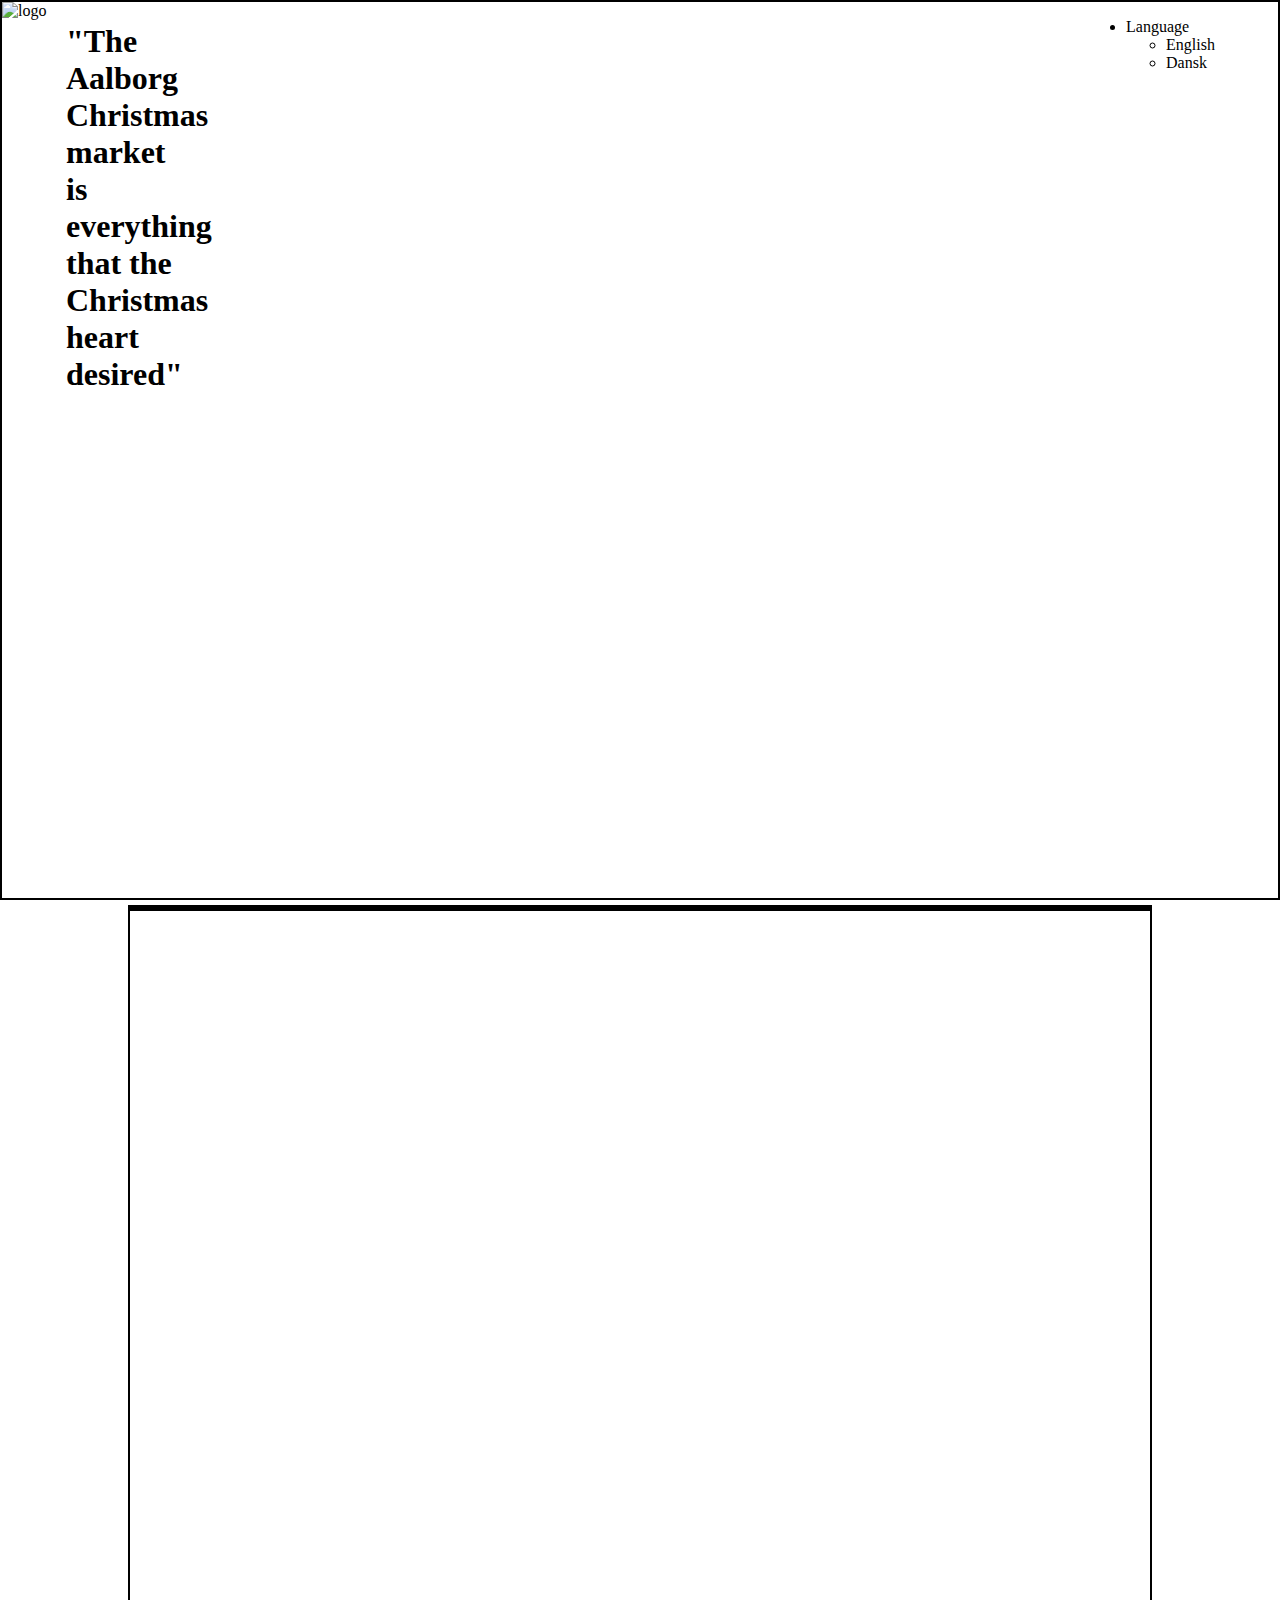
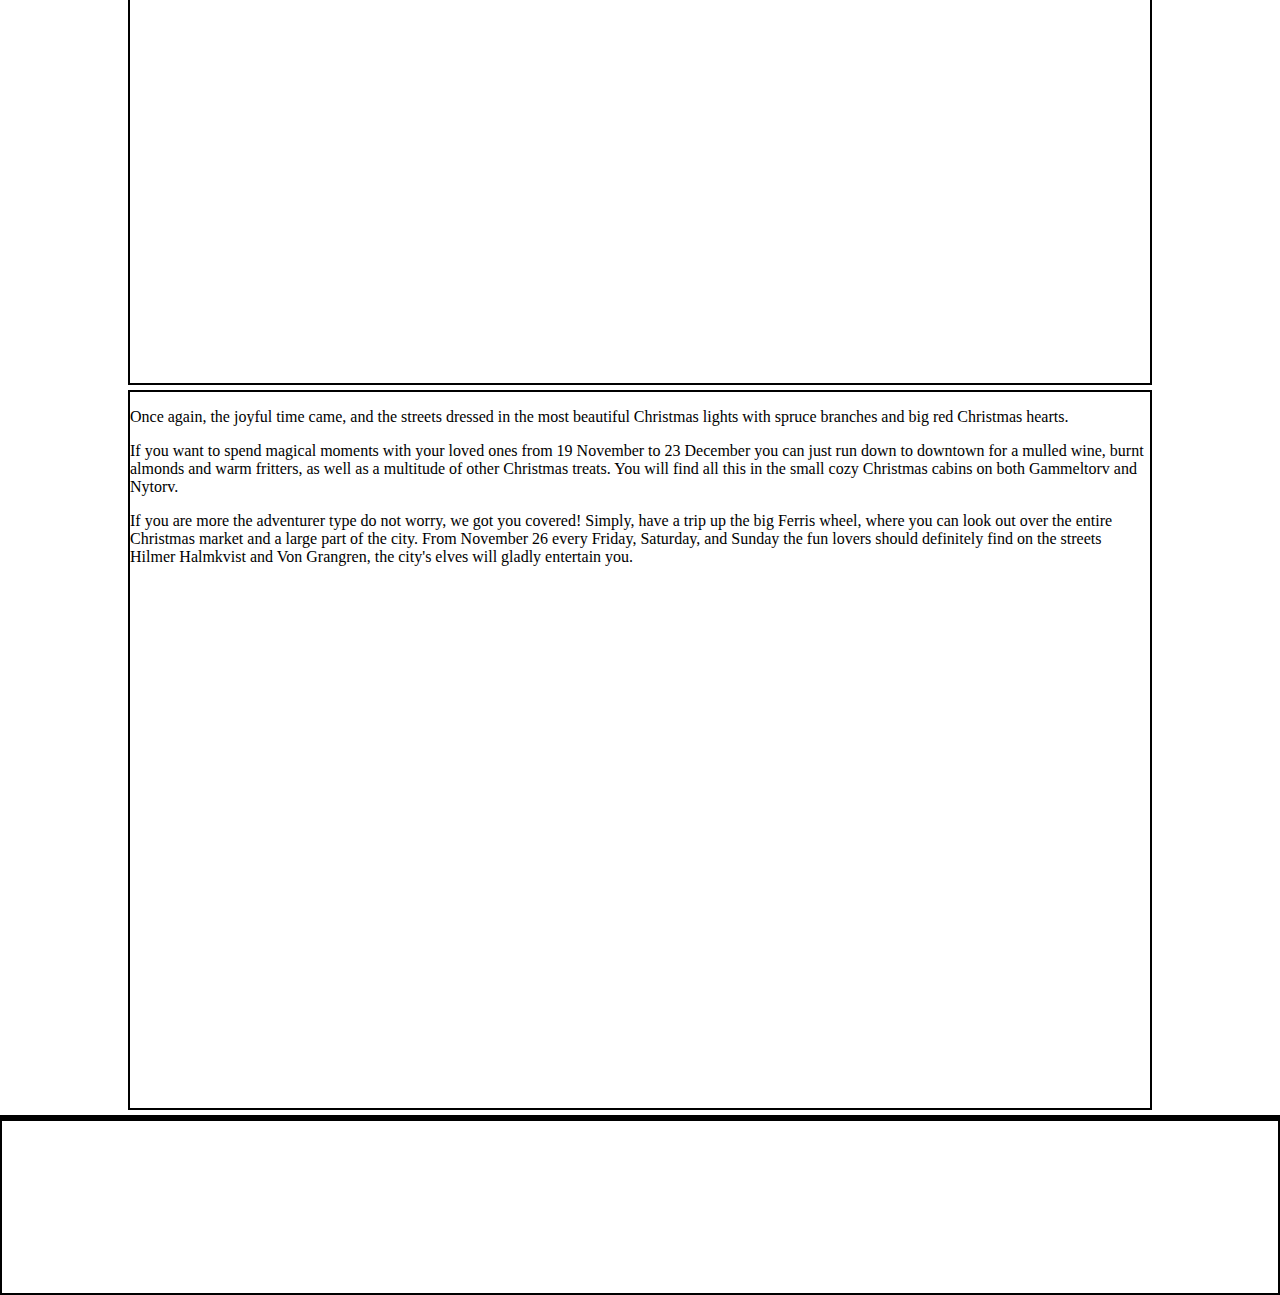
==== Aalborg Christmas Website/index.html @ 332dc225 "grid-body template" ====
<!DOCTYPE html>
<html lang="en">

<head>
    <meta charset="UTF-8">
    <meta http-equiv="X-UA-Compatible" content="IE=edge">
    <meta name="viewport" content="width=device-width, initial-scale=1.0">
    <link rel="stylesheet" href="css/stylesheet.css" type="text/css">  
    <title>Aalborg Christmas Market</title>
</head>

<body>

    <!-- Navigation-->
<header>
    <img src="xlogo" alt="logo">
    <nav>
        
        <ul>
            <li>Language
                <ul>
                    <li>English</li>
                    <li>Dansk</li>
                </ul>
            </li>
        </ul>
    </nav>

    <!-- Hero Image-->
        <div class="hero-image">
            <div class="hero-text">
                <h1>"The Aalborg Christmas market is everything
                    that the Christmas heart desired"</h1>
            </div>
        </div>
    </header>
        <!-- navigation -->
        <main>
        <section class="grid">
            <div class="picture"></div>
        </section>
    </main>

        <!-- Page text-->
<section class="text">
        <p>Once again, the joyful time came, and the streets dressed in the most beautiful
            Christmas lights with spruce branches and big red Christmas hearts.</p>
        <p>If you want to spend magical moments with your loved ones from 19 November
            to 23 December you can just run down to downtown for a mulled wine, burnt
            almonds and warm fritters, as well as a multitude of other Christmas treats.
            You will find all this in the small cozy Christmas cabins on both Gammeltorv
            and Nytorv.</p>
        <p>If you are more the adventurer type do not worry, we got you covered! Simply,
            have a trip up the big Ferris wheel, where you can look out over the entire
            Christmas market and a large part of the city. From November 26 every Friday,
            Saturday, and Sunday the fun lovers should definitely find on the streets
            Hilmer Halmkvist and Von Grangren, the city's elves will gladly entertain you.</p>
</section>
   

    <!-- Footer -->
    <footer>
        <section class="icons">
            
        </section>
    </footer>

</body>


</html>
---- Aalborg Christmas Website/css/stylesheet.css ----
body {
    margin: 0;
    padding: 0;
    display: grid;
    grid-template-columns: 10vw 1fr 10vw;
    grid-template-rows: 100vh 120vh 80vh 20vh ;
    grid-template-areas: "header header header" 
                         ". main ."
                         ". section ."
                         "footer footer footer";
    grid-row-gap: 5px;                     
}
 header {
    grid-area: header;
    display: grid;
    grid-template-columns: 5vw 10vw 1fr 10vw 5vw;
    grid-template-rows: 1fr 1fr;
    grid-template-areas: ". logo . language ."
                         ". logo . . .";
                         
    border:rgb(0, 0, 0) solid 2px;
 }
nav {
    grid-area: language;
}

nav>img {
    grid-area: logo;
}

main{
    grid-area: main; 
    border:rgb(0, 0, 0) solid 2px;
}

section {
    grid-area: section;
    border:rgb(0, 0, 0) solid 2px;
}

footer{
    grid-area: footer;
    border:rgb(0, 0, 0) solid 2px;
}
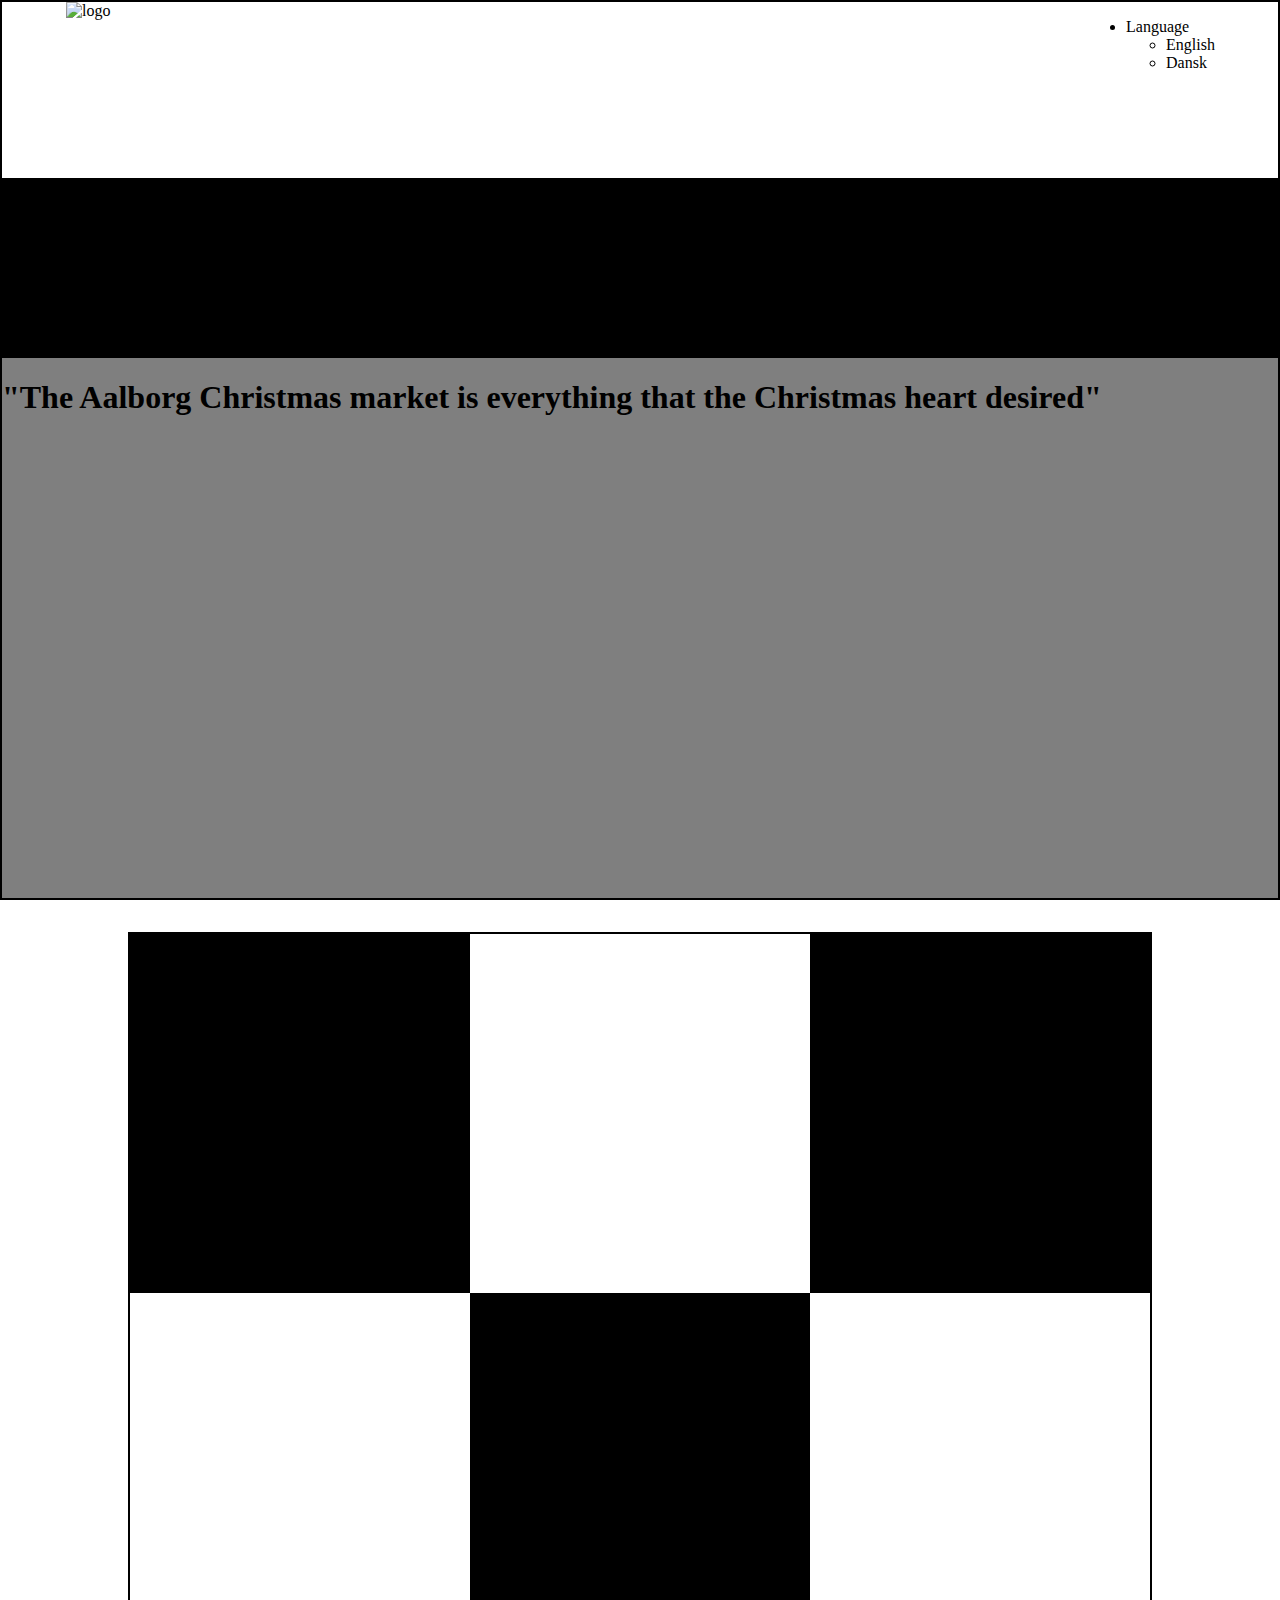
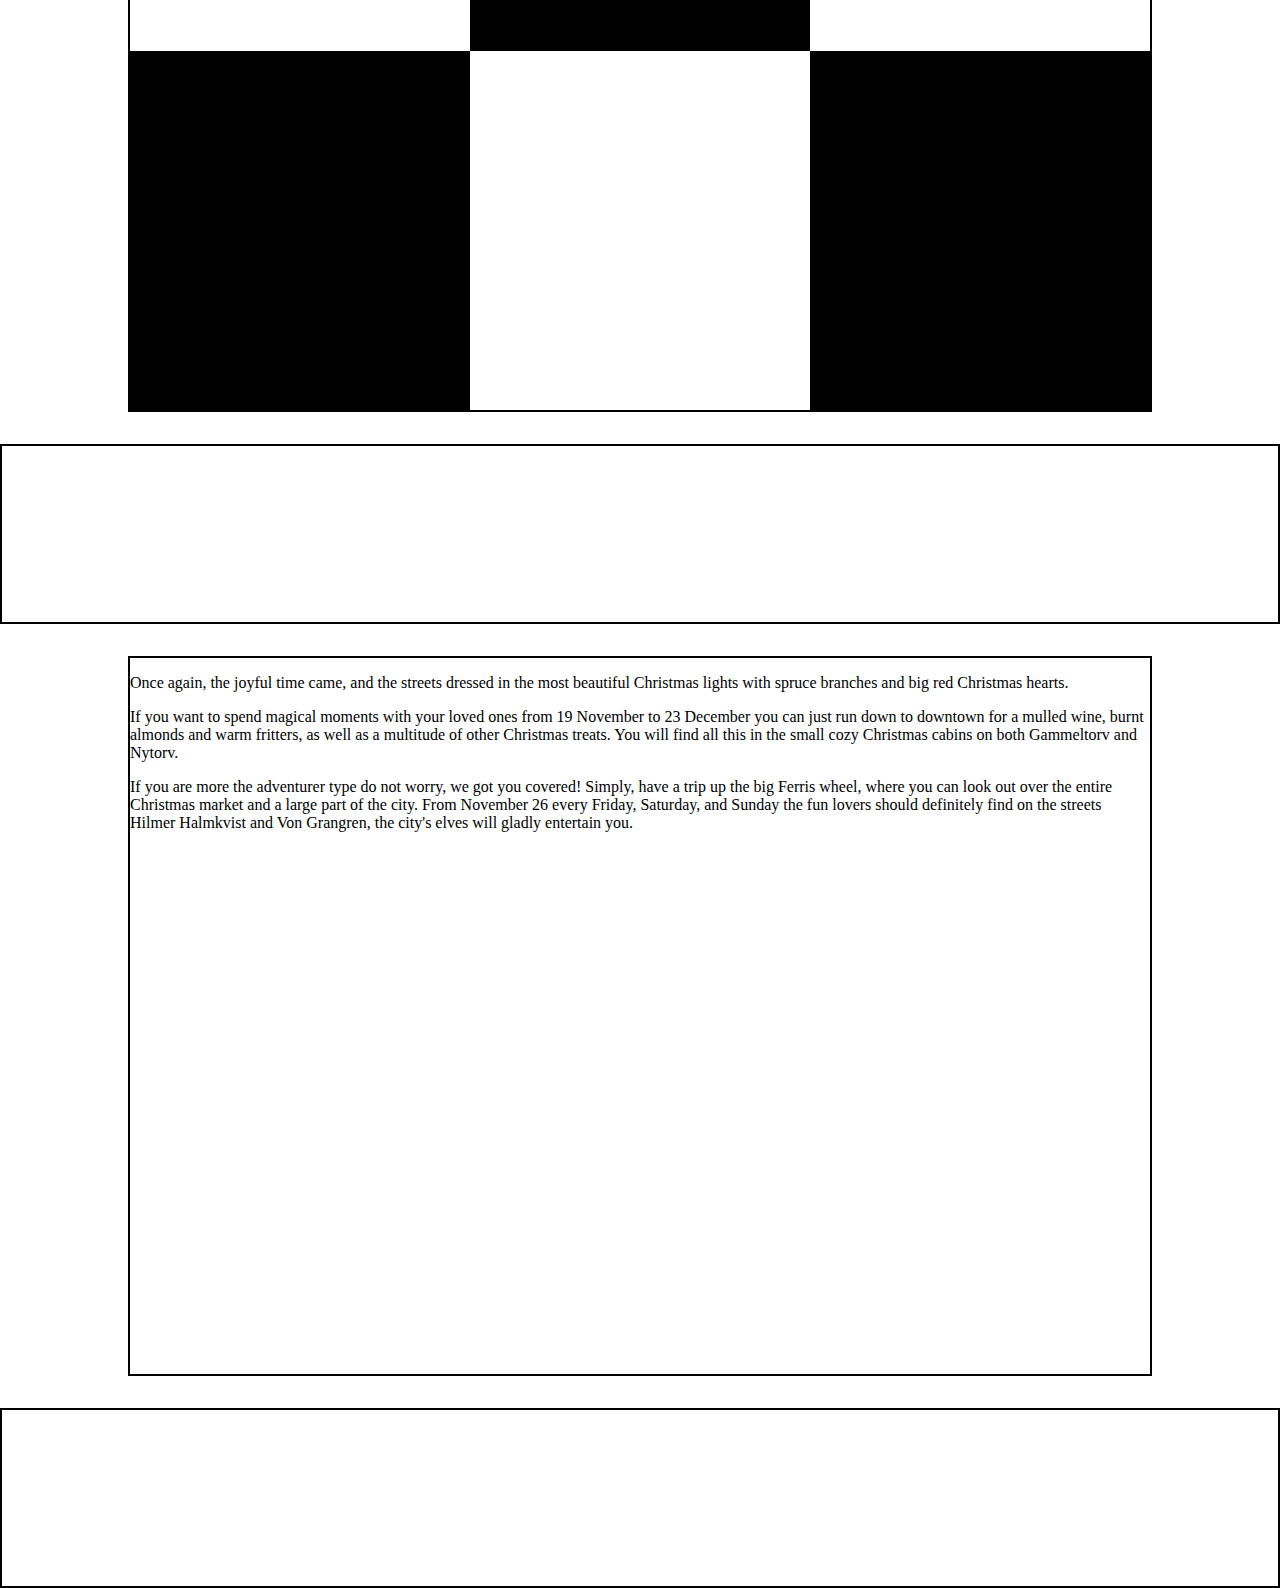
==== commit f33667fe: "grid-detail front page" ====
--- a/Aalborg Christmas Website/index.html
+++ b/Aalborg Christmas Website/index.html
@@ -5,28 +5,30 @@
     <meta charset="UTF-8">
     <meta http-equiv="X-UA-Compatible" content="IE=edge">
     <meta name="viewport" content="width=device-width, initial-scale=1.0">
-    <link rel="stylesheet" href="css/stylesheet.css" type="text/css">  
+    <link rel="stylesheet" href="css/stylesheet.css" type="text/css">
     <title>Aalborg Christmas Market</title>
 </head>
 
 <body>
 
     <!-- Navigation-->
-<header>
-    <img src="xlogo" alt="logo">
-    <nav>
-        
-        <ul>
-            <li>Language
-                <ul>
-                    <li>English</li>
-                    <li>Dansk</li>
-                </ul>
-            </li>
-        </ul>
-    </nav>
+    <header>
+        <img src="xlogo" alt="logo">
+        <nav>
 
-    <!-- Hero Image-->
+            <ul>
+                <li>Language
+                    <ul>
+                        <li>English</li>
+                        <li>Dansk</li>
+                    </ul>
+                </li>
+            </ul>
+        </nav>
+
+        <figure></figure>
+
+        <!-- Hero Image-->
         <div class="hero-image">
             <div class="hero-text">
                 <h1>"The Aalborg Christmas market is everything
@@ -34,15 +36,26 @@
             </div>
         </div>
     </header>
-        <!-- navigation -->
-        <main>
-        <section class="grid">
-            <div class="picture"></div>
-        </section>
+    <!-- navigation -->
+    <main>
+        <p class="time-text"></p>
+        <p class="cabins-text"></p>
+        <p class="events-text"></p>
+        <p class="history-text"></p>
+        <figure class="landsape-img"></figure>
+        <figure class="history-img"></figure>
+        <figure class="events-img"></figure>
+        <figure class="cabins-img"></figure>
+        <figure class="times-img"></figure>
+
     </main>
 
-        <!-- Page text-->
-<section class="text">
+    <section class="guirland section">
+        <figure></figure>
+    </section>
+
+    <!-- Page text-->
+    <section class="text">
         <p>Once again, the joyful time came, and the streets dressed in the most beautiful
             Christmas lights with spruce branches and big red Christmas hearts.</p>
         <p>If you want to spend magical moments with your loved ones from 19 November
@@ -55,13 +68,15 @@
             Christmas market and a large part of the city. From November 26 every Friday,
             Saturday, and Sunday the fun lovers should definitely find on the streets
             Hilmer Halmkvist and Von Grangren, the city's elves will gladly entertain you.</p>
-</section>
-   
+    </section>
+
 
     <!-- Footer -->
     <footer>
         <section class="icons">
-            
+            <figure class="icon-facebook"><a href=""></a></figure>
+            <figure><a href="icon-instagram"></a></figure>
+            <figure><a href="icon-web"></a></figure>
         </section>
     </footer>
 
--- a/Aalborg Christmas Website/css/stylesheet.css
+++ b/Aalborg Christmas Website/css/stylesheet.css
@@ -3,37 +3,108 @@
     padding: 0;
     display: grid;
     grid-template-columns: 10vw 1fr 10vw;
-    grid-template-rows: 100vh 120vh 80vh 20vh ;
+    grid-template-rows: 100vh 120vh 20vh 80vh 20vh ;
     grid-template-areas: "header header header" 
                          ". main ."
+                         "guir guir guir"
                          ". section ."
                          "footer footer footer";
-    grid-row-gap: 5px;                     
+    grid-row-gap: 2rem;                     
 }
+
+/*header*/ 
+
  header {
     grid-area: header;
     display: grid;
     grid-template-columns: 5vw 10vw 1fr 10vw 5vw;
-    grid-template-rows: 1fr 1fr;
+    grid-template-rows: 1fr 1fr 20vh 60vh;
     grid-template-areas: ". logo . language ."
-                         ". logo . . .";
+                         ". logo . . ."
+                         "guirland guirland guirland guirland guirland"
+                         "hero-img hero-img hero-img hero-img hero-img";
                          
     border:rgb(0, 0, 0) solid 2px;
  }
-nav {
+header>nav {
     grid-area: language;
 }
 
-nav>img {
+header>img {
     grid-area: logo;
+}
+
+header>figure {
+    grid-area: guirland; 
+}
+
+.hero-image {
+    grid-area: hero-img;
+    background-color: rgba(0, 0, 0, .5);
+}
+
+header>figure{
+    background-color: black;
+    margin: 0;
+}
+
+/*main*/
+
+main>figure {
+    background-color: black;
+    margin: 0;
 }
 
 main{
     grid-area: main; 
     border:rgb(0, 0, 0) solid 2px;
+    display: grid;
+    grid-template-columns: 1fr 1fr 1fr;
+    grid-template-rows: 1fr 1fr 1fr ;
+    grid-template-areas: "time-img time-text landscape-img" 
+                         "cabins-text cabins-img history-text"
+                         "events-img events-text history-img";
+    grid-row-gap: 0; 
 }
 
-section {
+.time-img {
+    grid-area: time-img;
+}
+.time-text {
+    grid-area: time-text;
+}
+.landscape-img {
+    grid-area: landcape-img;
+}
+.cabins-text {
+    grid-area: cabins-text;
+}
+.cabins-img {
+    grid-area: cabins-img;
+}
+.history-text{
+    grid-area: history-text;
+}
+.events-img {
+    grid-area: events-img;
+}
+.events-text {
+    grid-area: events-text;
+}
+.history-img{
+    grid-area: history-img;
+}
+
+/*section* guirland*/
+
+.guirland.section {
+    grid-area: guir;
+    border:rgb(0, 0, 0) solid 2px;
+}
+
+/*section*/
+
+.text {
     grid-area: section;
     border:rgb(0, 0, 0) solid 2px;
 }
@@ -41,4 +112,26 @@
 footer{
     grid-area: footer;
     border:rgb(0, 0, 0) solid 2px;
+
+    
+    display: grid;
+    grid-template-columns: 1fr 10vw 10vw 10vw 1fr;
+    grid-template-rows: 1fr  ;
+    grid-template-areas: ". icon-facebook icon-instagram icon-web .";
+    grid-row-gap: 0; 
+}
+
+
+.icon-facebook {
+    grid-area: icon-facebook ;
+}
+.icon-instagram {
+    grid-area:icon-instagram  ;
+}
+.icon-web{
+    grid-area: icon-web;
+}
+
+footer>section>figure>a{
+    background-color: black;
 }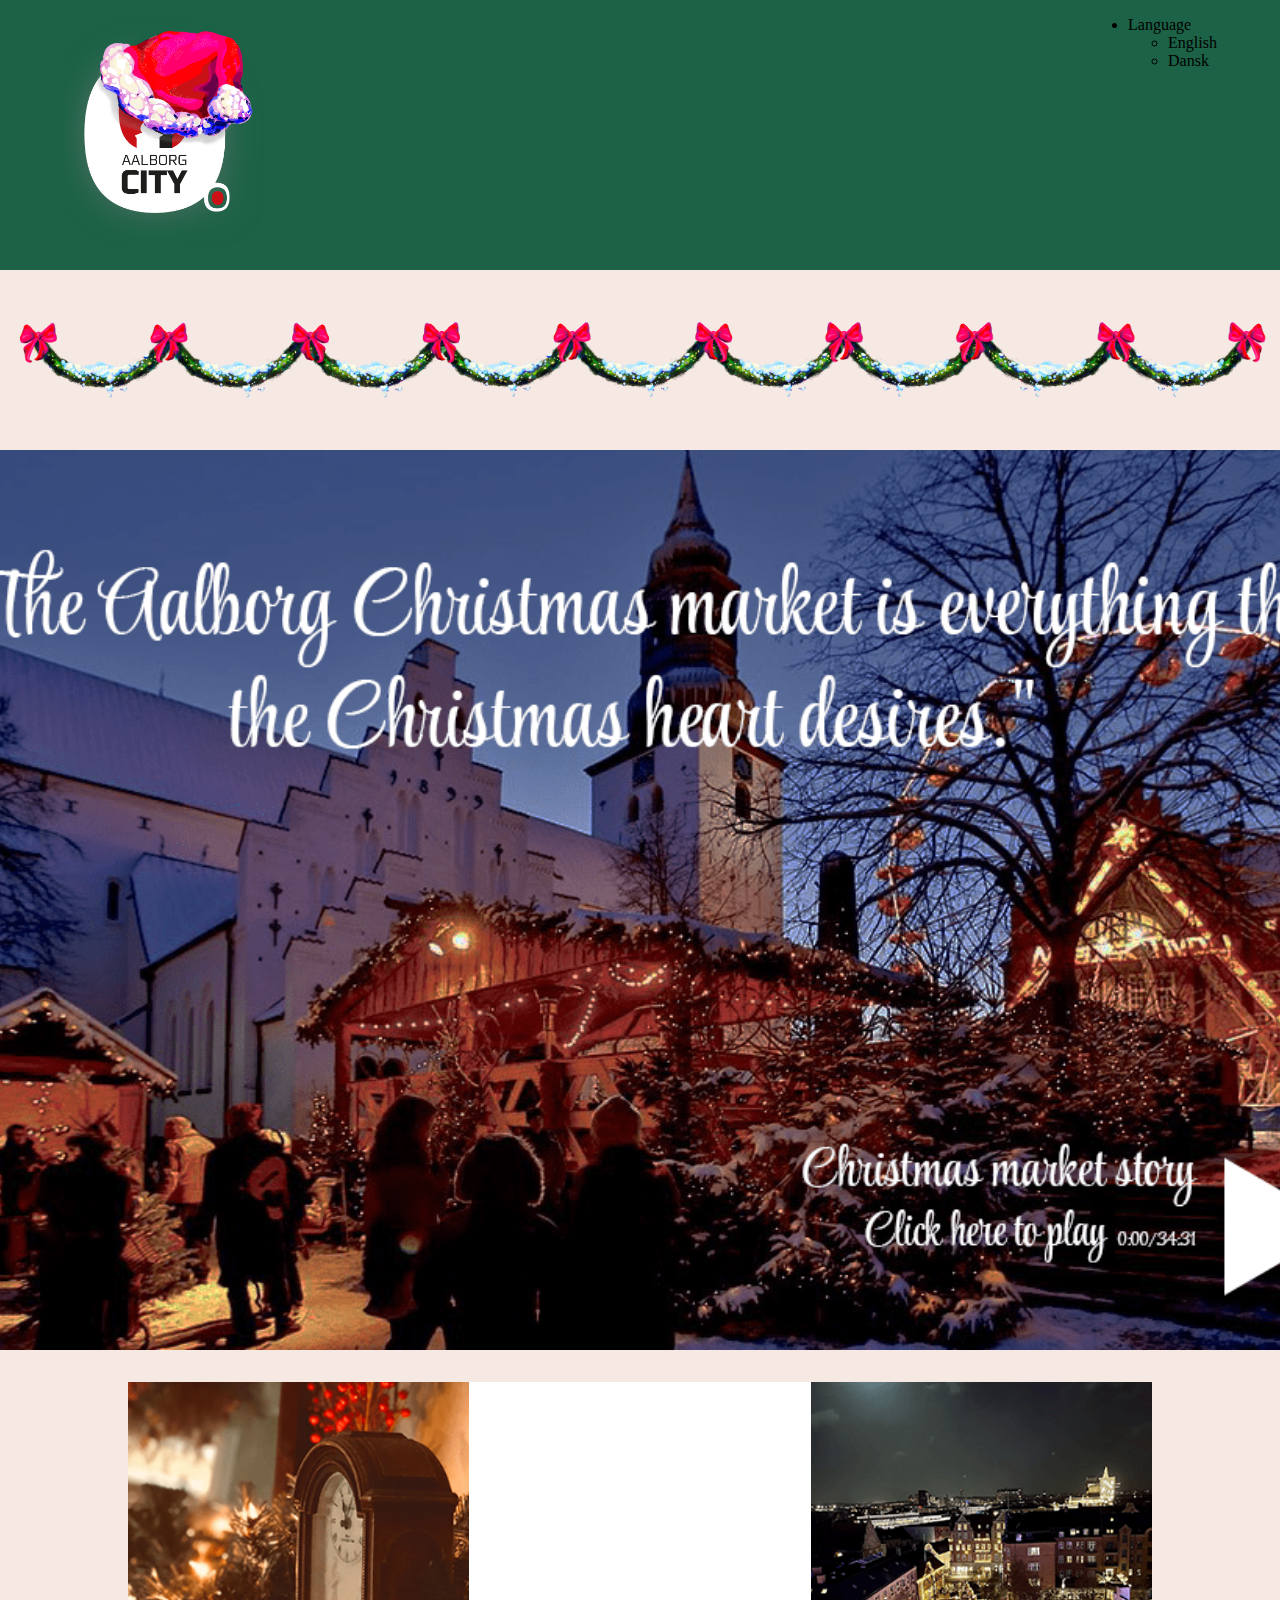
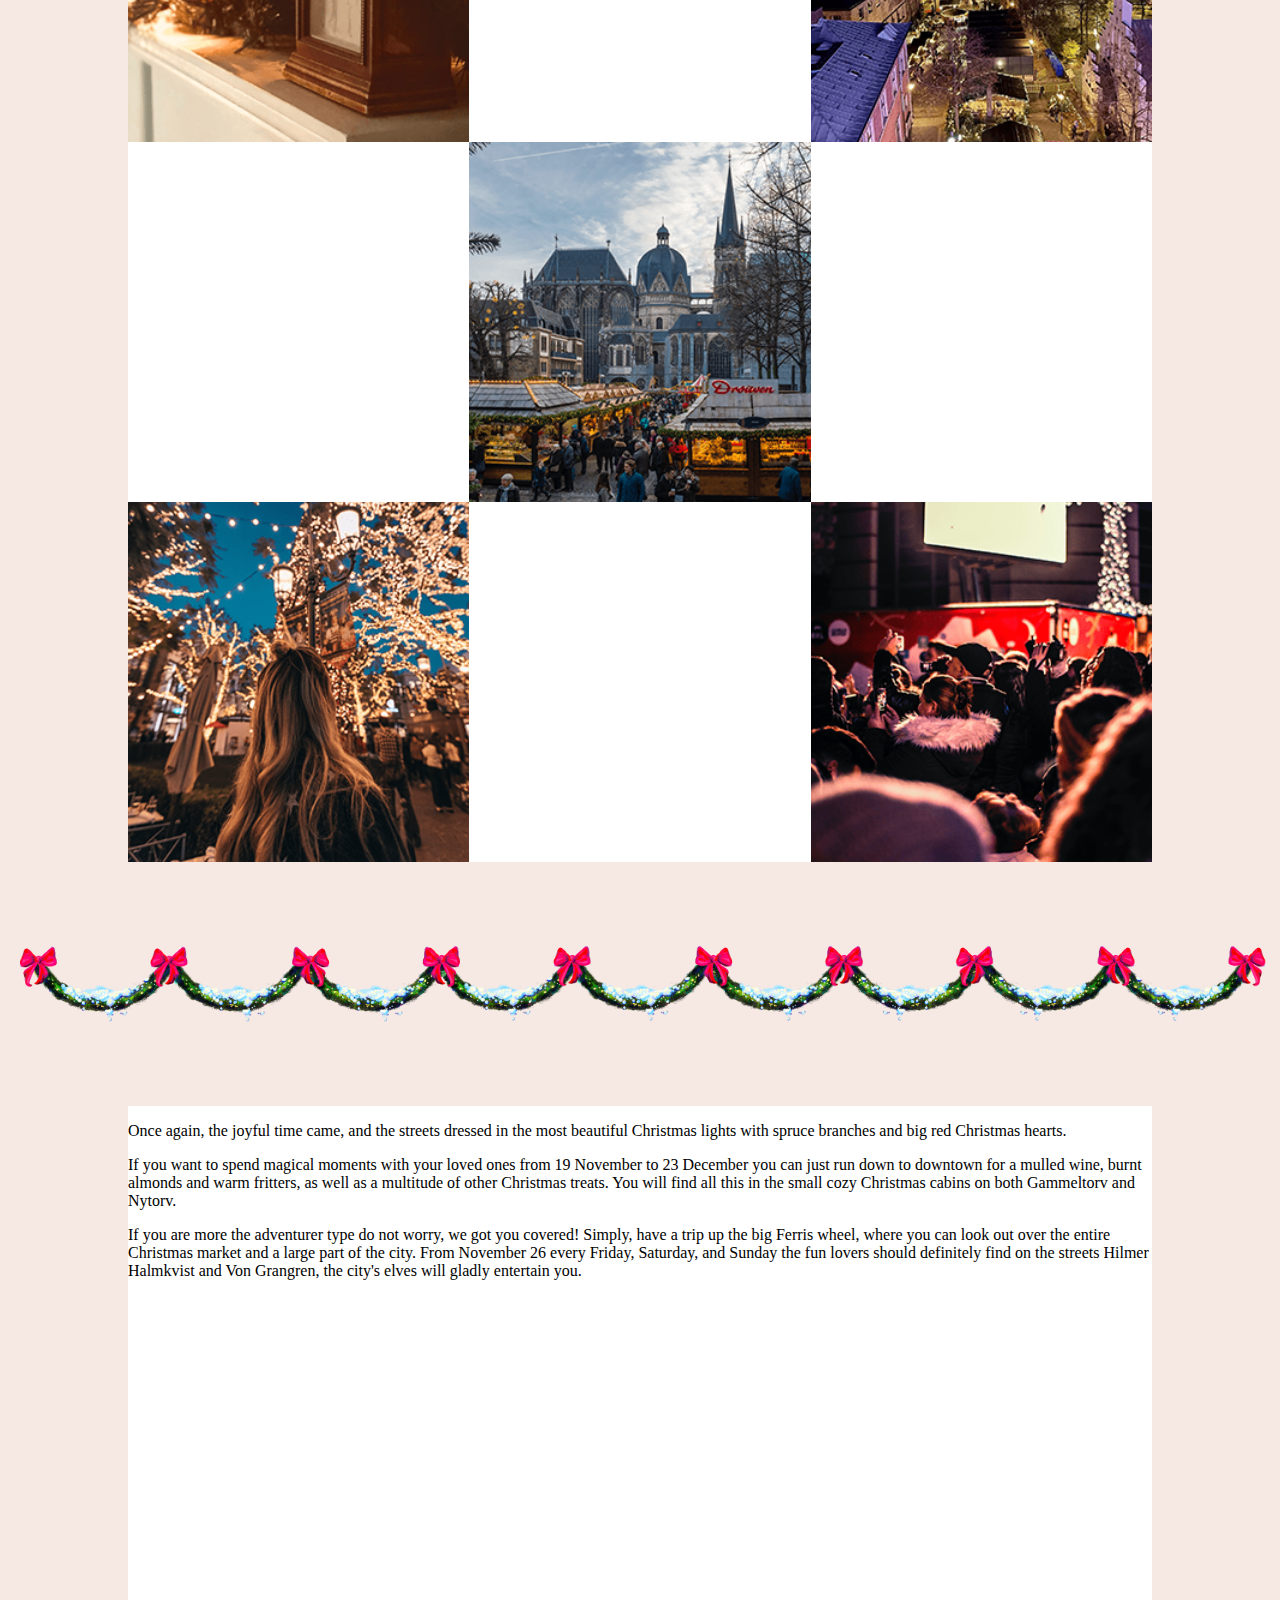
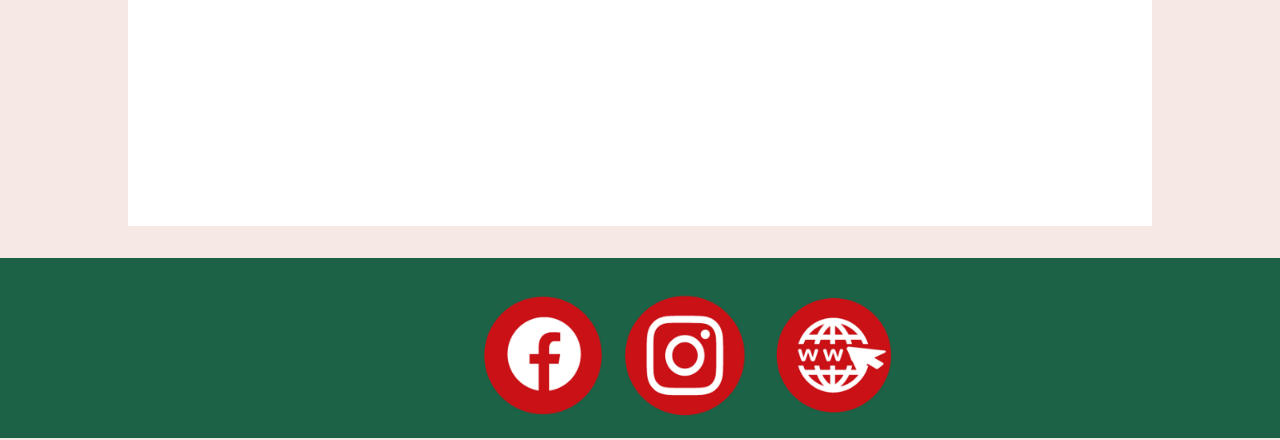
==== commit 28869969: "styling on the front page - no text" ====
--- a/Aalborg Christmas Website/index.html
+++ b/Aalborg Christmas Website/index.html
@@ -13,7 +13,10 @@
 
     <!-- Navigation-->
     <header>
-        <img src="xlogo" alt="logo">
+        <div class="logo-box">
+            <img class="logo" src="icons/AalborgCityLogosantahat.png" alt="logo">
+        </div>
+        
         <nav>
 
             <ul>
@@ -26,13 +29,13 @@
             </ul>
         </nav>
 
-        <figure></figure>
+        <figure class="guirland "></figure>
 
         <!-- Hero Image-->
         <div class="hero-image">
+            
             <div class="hero-text">
-                <h1>"The Aalborg Christmas market is everything
-                    that the Christmas heart desired"</h1>
+                <h1></h1>
             </div>
         </div>
     </header>
@@ -42,11 +45,11 @@
         <p class="cabins-text"></p>
         <p class="events-text"></p>
         <p class="history-text"></p>
-        <figure class="landsape-img"></figure>
+        <figure class="landscape-img"></figure>
         <figure class="history-img"></figure>
         <figure class="events-img"></figure>
         <figure class="cabins-img"></figure>
-        <figure class="times-img"></figure>
+        <figure class="time-img"></figure>
 
     </main>
 
@@ -74,9 +77,9 @@
     <!-- Footer -->
     <footer>
         <section class="icons">
-            <figure class="icon-facebook"><a href=""></a></figure>
-            <figure><a href="icon-instagram"></a></figure>
-            <figure><a href="icon-web"></a></figure>
+            <figure class="icon-facebook"><a href="" ></a></figure>
+            <figure class="icon-instagram"><a href="" ></a></figure>
+            <figure class="icon-web"><a href="" ></a></figure>
         </section>
     </footer>
 
--- a/Aalborg Christmas Website/css/stylesheet.css
+++ b/Aalborg Christmas Website/css/stylesheet.css
@@ -3,13 +3,14 @@
     padding: 0;
     display: grid;
     grid-template-columns: 10vw 1fr 10vw;
-    grid-template-rows: 100vh 120vh 20vh 80vh 20vh ;
+    grid-template-rows: 150vh 120vh 20vh 80vh 20vh ;
     grid-template-areas: "header header header" 
                          ". main ."
                          "guir guir guir"
                          ". section ."
                          "footer footer footer";
-    grid-row-gap: 2rem;                     
+    grid-row-gap: 2rem;      
+    background-color: #f6e9e3 ;               
 }
 
 /*header*/ 
@@ -18,34 +19,54 @@
     grid-area: header;
     display: grid;
     grid-template-columns: 5vw 10vw 1fr 10vw 5vw;
-    grid-template-rows: 1fr 1fr 20vh 60vh;
+    grid-template-rows: 1fr 1fr 20vh 100vh;
     grid-template-areas: ". logo . language ."
                          ". logo . . ."
                          "guirland guirland guirland guirland guirland"
                          "hero-img hero-img hero-img hero-img hero-img";
                          
-    border:rgb(0, 0, 0) solid 2px;
+
+    background-color: #1b6246;
  }
 header>nav {
     grid-area: language;
 }
 
-header>img {
+.logo-box {
     grid-area: logo;
 }
+.logo {
+    width: 200px;
+    height: 250px;
+    justify-self: center;
+}
+
+
 
 header>figure {
     grid-area: guirland; 
+    background-color: #f6e9e3 ;
+    margin: 0;
+    align-self: top;
 }
 
 .hero-image {
     grid-area: hero-img;
-    background-color: rgba(0, 0, 0, .5);
+    background-image: url(../img/Maincomp.png);
+    background-repeat: repeat-y;
+    background-size: cover;
+    background-position: center;
 }
 
 header>figure{
-    background-color: black;
-    margin: 0;
+}
+
+.guirland {
+    background-image: url(../icons/guirlandsnowylong.png);
+    background-repeat: no-repeat;
+    background-size: contain;
+    background-position: center;
+    
 }
 
 /*main*/
@@ -57,7 +78,6 @@
 
 main{
     grid-area: main; 
-    border:rgb(0, 0, 0) solid 2px;
     display: grid;
     grid-template-columns: 1fr 1fr 1fr;
     grid-template-rows: 1fr 1fr 1fr ;
@@ -65,73 +85,116 @@
                          "cabins-text cabins-img history-text"
                          "events-img events-text history-img";
     grid-row-gap: 0; 
+    background-color: #ffffff;
 }
 
 .time-img {
     grid-area: time-img;
+    background-image: url(../img/nav1.png);
+    background-repeat: no-repeat;
+    background-size: cover;
+    background-position: center;
 }
 .time-text {
     grid-area: time-text;
 }
 .landscape-img {
-    grid-area: landcape-img;
-}
+    grid-area: landscape-img;
+    background-image: url(../img/nav2.png);
+    background-repeat: no-repeat;
+    background-size: cover;
+    background-position: center;
+}
+
 .cabins-text {
     grid-area: cabins-text;
 }
 .cabins-img {
     grid-area: cabins-img;
+    background-image: url(../img/nav3.png);
+    background-repeat: no-repeat;
+    background-size: cover;
+    background-position: center;
+
 }
 .history-text{
     grid-area: history-text;
 }
 .events-img {
     grid-area: events-img;
+    background-image: url(../img/nav4.png);
+    background-repeat: no-repeat;
+    background-size: cover;
+    background-position: center;
 }
 .events-text {
     grid-area: events-text;
 }
 .history-img{
     grid-area: history-img;
+    background-image: url(../img/nav5.png);
+    background-repeat: no-repeat;
+    background-size: cover;
+    background-position: center;
+
+}
+
+main>p {
+   
 }
 
 /*section* guirland*/
 
 .guirland.section {
     grid-area: guir;
-    border:rgb(0, 0, 0) solid 2px;
 }
 
 /*section*/
 
 .text {
     grid-area: section;
-    border:rgb(0, 0, 0) solid 2px;
+    background-color: #ffffff;
 }
 
 footer{
     grid-area: footer;
-    border:rgb(0, 0, 0) solid 2px;
-
+    background-color: #1b6246;
     
+}
+
+.icons {
     display: grid;
     grid-template-columns: 1fr 10vw 10vw 10vw 1fr;
-    grid-template-rows: 1fr  ;
-    grid-template-areas: ". icon-facebook icon-instagram icon-web .";
-    grid-row-gap: 0; 
-}
-
+    grid-template-rows: 1fr;
+    grid-template-areas: 
+    ". icon-facebook icon-instagram icon-web .";
+    column-gap: 1vw;
+}
 
 .icon-facebook {
     grid-area: icon-facebook ;
+    background-image: url(../icons/FB.png);
+    background-repeat: no-repeat;
+    background-size: cover;
+    background-position: center;
+    width: 150px;
+    height: 150px;
 }
 .icon-instagram {
-    grid-area:icon-instagram  ;
+    grid-area: icon-instagram  ;
+    background-image: url(../icons/IG.png);
+    background-repeat: no-repeat;
+    background-size: cover;
+    background-position: center;
+    width: 150px;
+    height: 150px;
 }
 .icon-web{
     grid-area: icon-web;
-}
-
-footer>section>figure>a{
-    background-color: black;
-}+    background-image: url(../icons/Aalborgweb.png);
+    background-repeat: no-repeat;
+    background-size: cover;
+    background-position: center;
+    width: 150px;
+    height: 150px;
+}
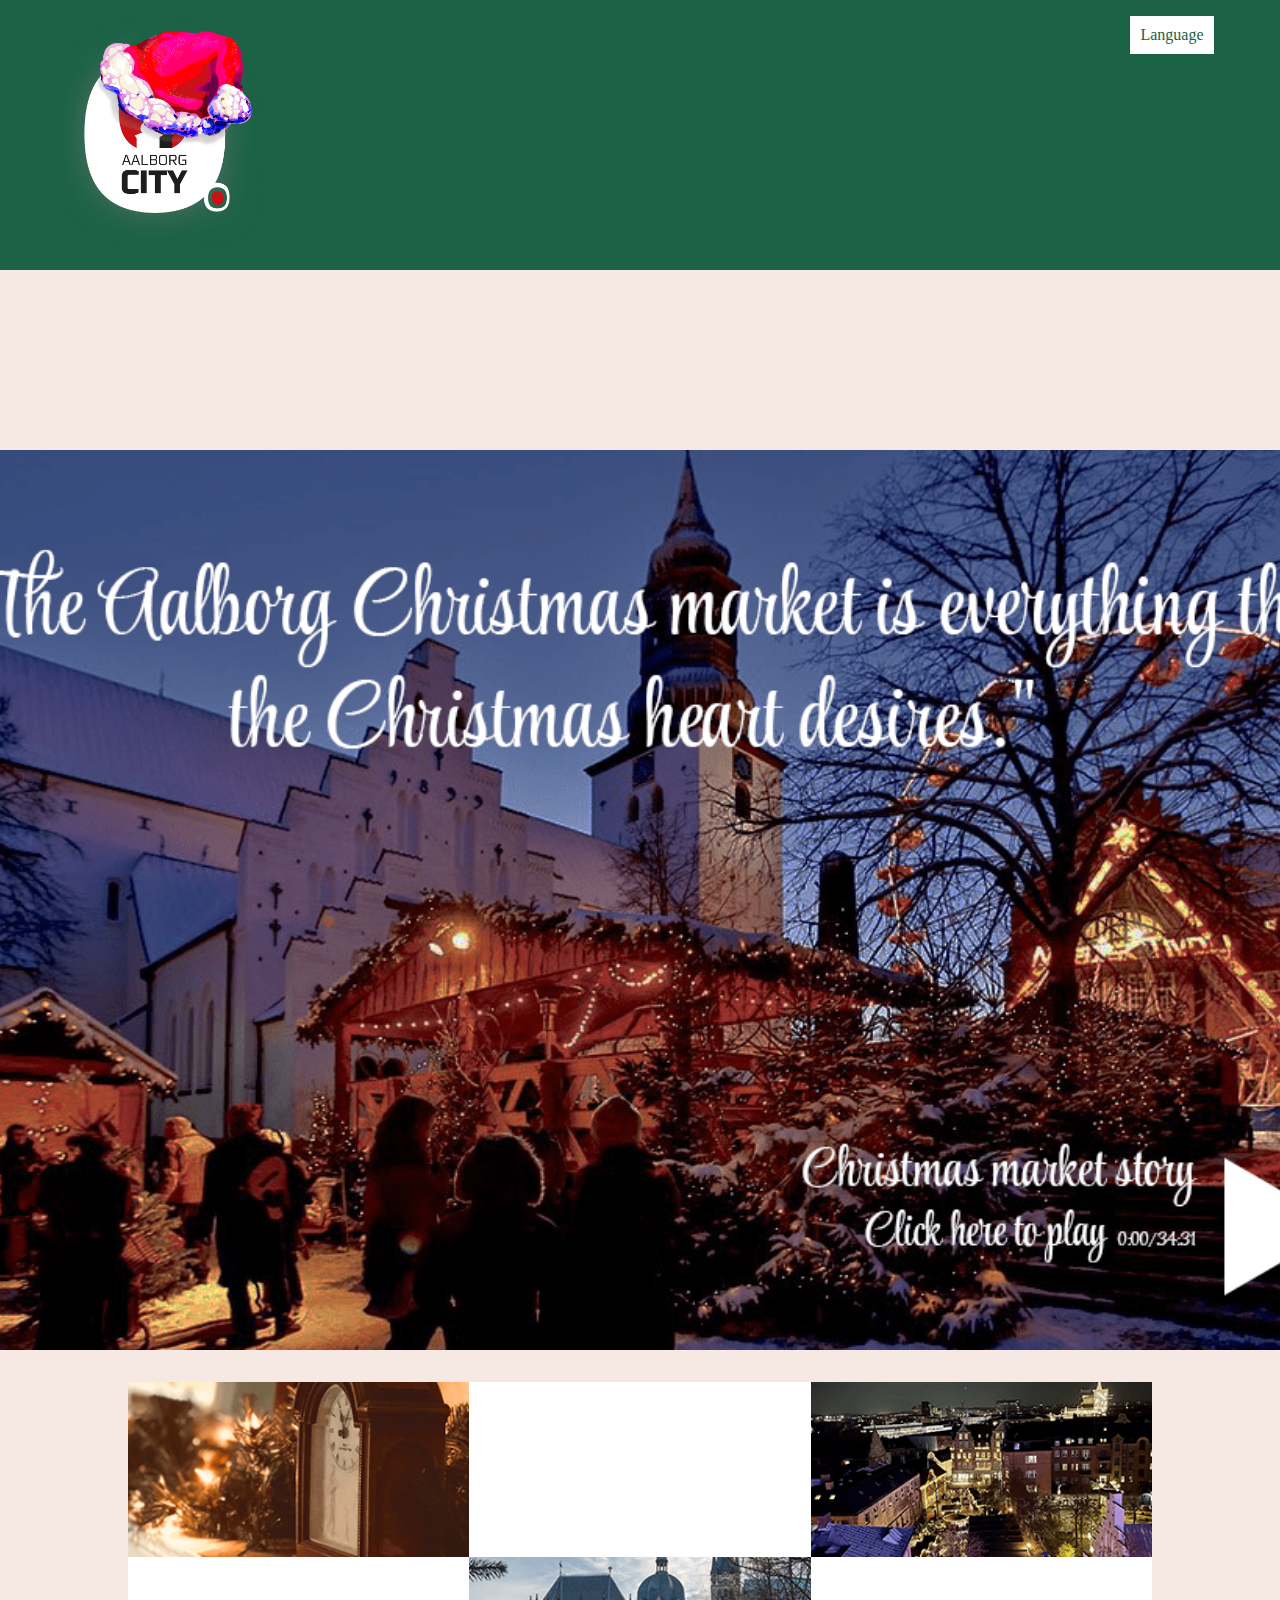
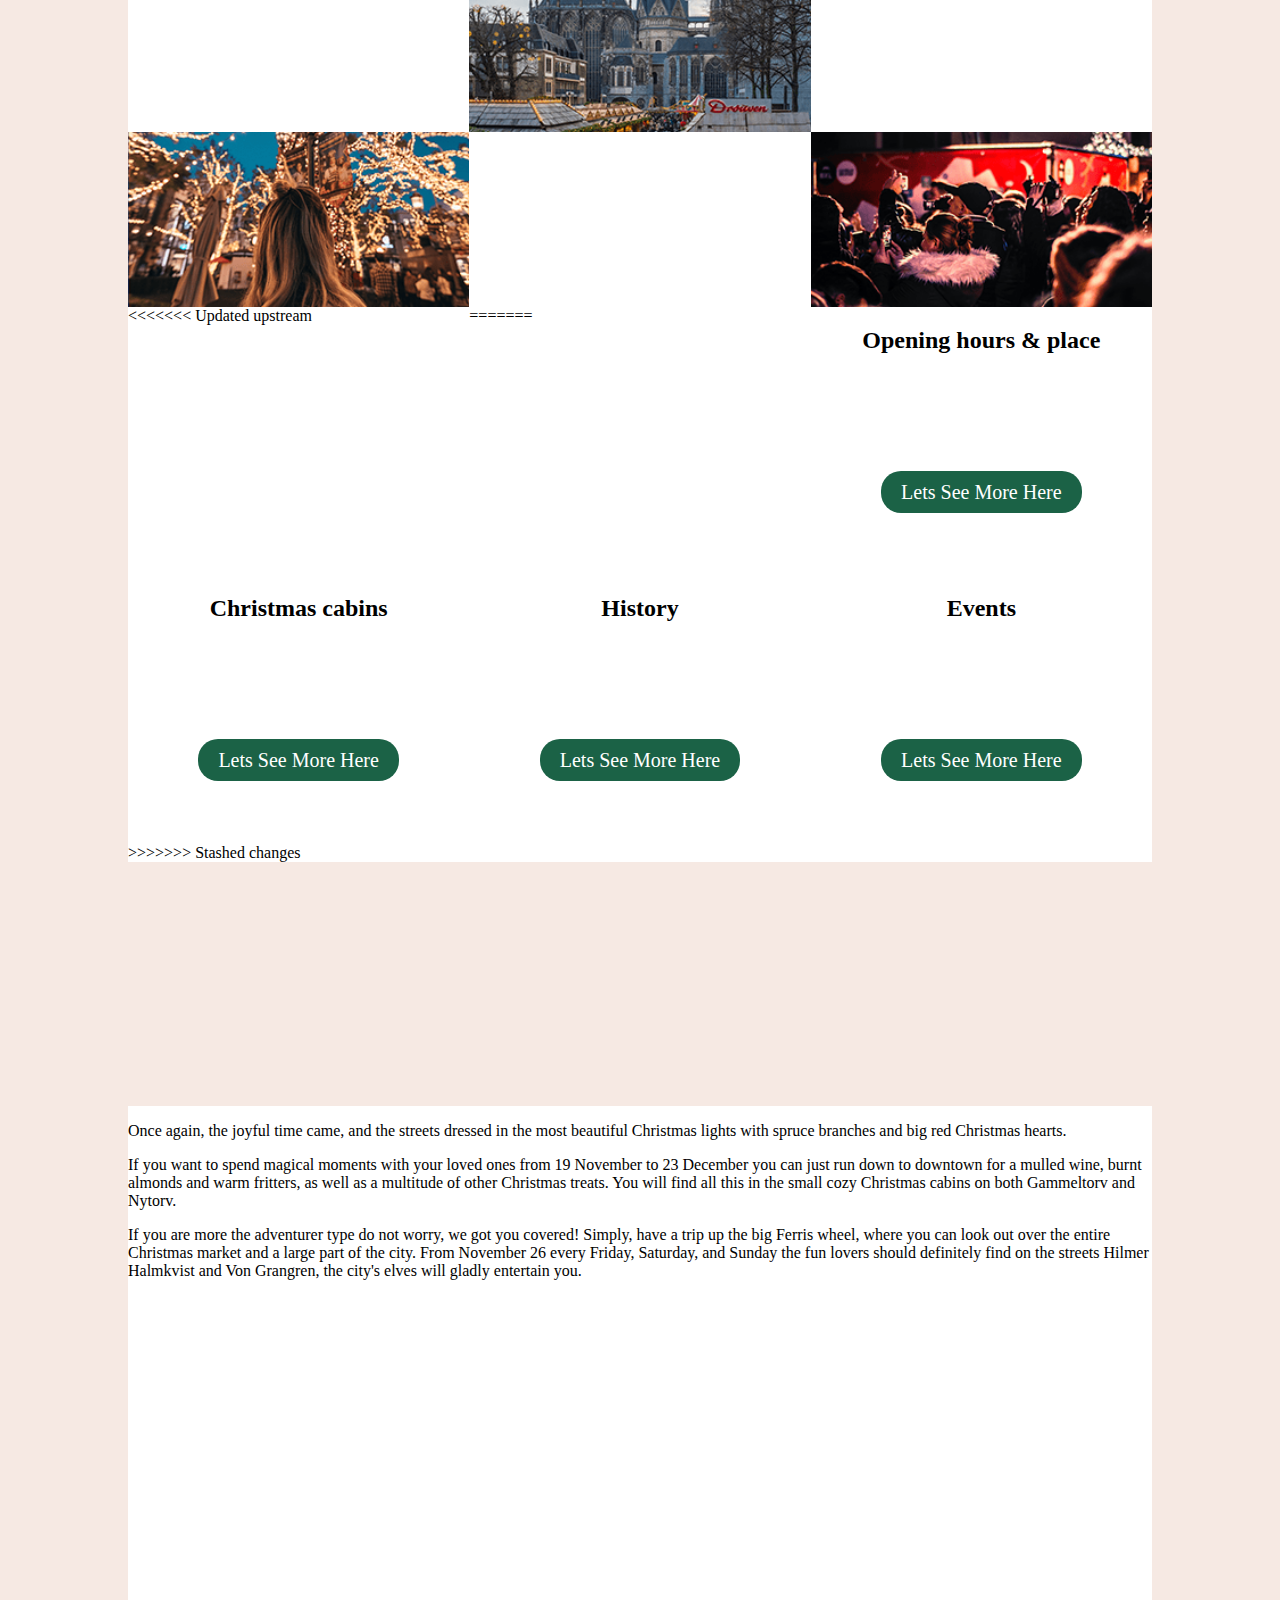
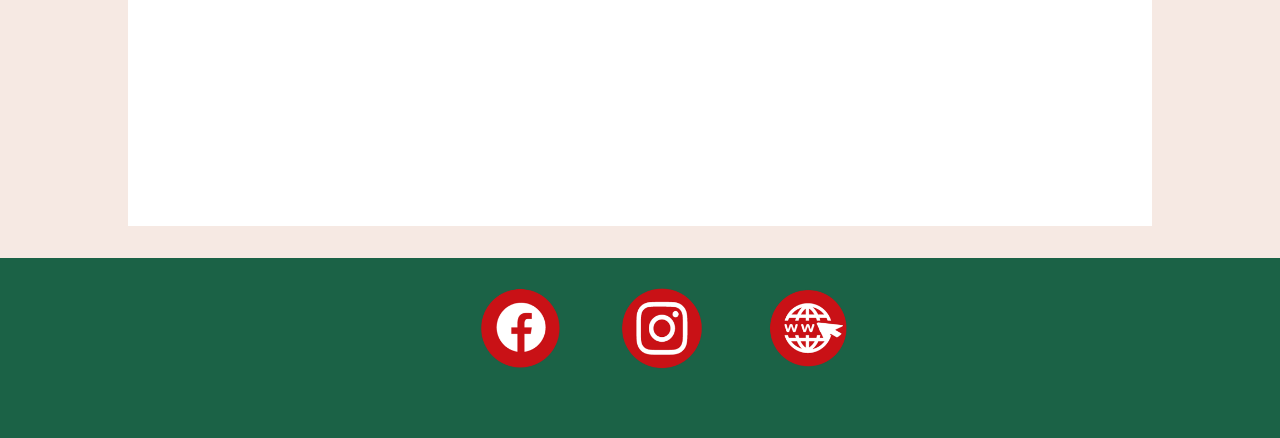
==== commit 9a2ece79: "front page typography + buttons" ====
--- a/Aalborg Christmas Website/index.html
+++ b/Aalborg Christmas Website/index.html
@@ -1,89 +1,112 @@
 <!DOCTYPE html>
 <html lang="en">
+  <head>
+    <meta charset="UTF-8" />
+    <meta http-equiv="X-UA-Compatible" content="IE=edge" />
+    <meta name="viewport" content="width=device-width, initial-scale=1.0" />
+    <link rel="stylesheet" href="css/stylesheet.css" type="text/css" />
+    <title>Aalborg Christmas Market</title>
+  </head>
 
-<head>
-    <meta charset="UTF-8">
-    <meta http-equiv="X-UA-Compatible" content="IE=edge">
-    <meta name="viewport" content="width=device-width, initial-scale=1.0">
-    <link rel="stylesheet" href="css/stylesheet.css" type="text/css">
-    <title>Aalborg Christmas Market</title>
-</head>
-
-<body>
-
+  <body>
     <!-- Navigation-->
     <header>
-        <div class="logo-box">
-            <img class="logo" src="icons/AalborgCityLogosantahat.png" alt="logo">
+      <div class="logo-box">
+        <img class="logo" src="icons/AalborgCityLogosantahat.png" alt="logo" />
+      </div>
+
+      <nav>
+        <ul>
+          <li>
+            Language
+            <ul>
+              <li>English</li>
+              <li>Dansk</li>
+            </ul>
+          </li>
+        </ul>
+      </nav>
+
+      <figure class="guirland"></figure>
+
+      <!-- Hero Image-->
+      <div class="hero-image">
+        <div class="hero-text">
+          <h1></h1>
         </div>
-        
-        <nav>
-
-            <ul>
-                <li>Language
-                    <ul>
-                        <li>English</li>
-                        <li>Dansk</li>
-                    </ul>
-                </li>
-            </ul>
-        </nav>
-
-        <figure class="guirland "></figure>
-
-        <!-- Hero Image-->
-        <div class="hero-image">
-            
-            <div class="hero-text">
-                <h1></h1>
-            </div>
-        </div>
+      </div>
     </header>
     <!-- navigation -->
     <main>
+<<<<<<< Updated upstream
+      <p class="time-text"></p>
+      <p class="cabins-text"></p>
+      <p class="events-text"></p>
+      <p class="history-text"></p>
+=======
+      <article>
         <p class="time-text"></p>
+        <h2>Opening hours & place</h2>
+        <div class="button"><a href="">lets see more here</a></div>
+      </article>
+      <article>
         <p class="cabins-text"></p>
+        <h2>Christmas cabins</h2>
+        <div class="button"><a href="cabins.html">lets see more here</a></div>
+      </article>
+      <article>
         <p class="events-text"></p>
+        <h2>History</h2>
+        <div class="button"><a href="">lets see more here</a></div>
+      </article>
+      <article>
         <p class="history-text"></p>
-        <figure class="landscape-img"></figure>
-        <figure class="history-img"></figure>
-        <figure class="events-img"></figure>
-        <figure class="cabins-img"></figure>
-        <figure class="time-img"></figure>
-
+        <h2>Events</h2>
+        <div class="button"><a href="">lets see more here</a></div>
+      </article>
+>>>>>>> Stashed changes
+      <figure class="landscape-img"></figure>
+      <figure class="history-img"></figure>
+      <figure class="events-img"></figure>
+      <figure class="cabins-img"></figure>
+      <figure class="time-img"></figure>
     </main>
 
     <section class="guirland section">
-        <figure></figure>
+      <figure></figure>
     </section>
 
     <!-- Page text-->
     <section class="text">
-        <p>Once again, the joyful time came, and the streets dressed in the most beautiful
-            Christmas lights with spruce branches and big red Christmas hearts.</p>
-        <p>If you want to spend magical moments with your loved ones from 19 November
-            to 23 December you can just run down to downtown for a mulled wine, burnt
-            almonds and warm fritters, as well as a multitude of other Christmas treats.
-            You will find all this in the small cozy Christmas cabins on both Gammeltorv
-            and Nytorv.</p>
-        <p>If you are more the adventurer type do not worry, we got you covered! Simply,
-            have a trip up the big Ferris wheel, where you can look out over the entire
-            Christmas market and a large part of the city. From November 26 every Friday,
-            Saturday, and Sunday the fun lovers should definitely find on the streets
-            Hilmer Halmkvist and Von Grangren, the city's elves will gladly entertain you.</p>
+      <p>
+        Once again, the joyful time came, and the streets dressed in the most
+        beautiful Christmas lights with spruce branches and big red Christmas
+        hearts.
+      </p>
+      <p>
+        If you want to spend magical moments with your loved ones from 19
+        November to 23 December you can just run down to downtown for a mulled
+        wine, burnt almonds and warm fritters, as well as a multitude of other
+        Christmas treats. You will find all this in the small cozy Christmas
+        cabins on both Gammeltorv and Nytorv.
+      </p>
+      <p>
+        If you are more the adventurer type do not worry, we got you covered!
+        Simply, have a trip up the big Ferris wheel, where you can look out over
+        the entire Christmas market and a large part of the city. From November
+        26 every Friday, Saturday, and Sunday the fun lovers should definitely
+        find on the streets Hilmer Halmkvist and Von Grangren, the city's elves
+        will gladly entertain you.
+      </p>
     </section>
-
 
     <!-- Footer -->
     <footer>
-        <section class="icons">
-            <figure class="icon-facebook"><a href="" ></a></figure>
-            <figure class="icon-instagram"><a href="" ></a></figure>
-            <figure class="icon-web"><a href="" ></a></figure>
-        </section>
+      <section class="icons">
+        <figure class="icon-facebook"><a href=""></a></figure>
+        <figure class="icon-instagram"><a href=""></a></figure>
+        <figure class="icon-web"><a href=""></a></figure>
+      </section>
     </footer>
-
-</body>
-
-
-</html>+  </body>
+</html>
--- a/Aalborg Christmas Website/css/stylesheet.css
+++ b/Aalborg Christmas Website/css/stylesheet.css
@@ -1,200 +1,287 @@
+@import url('https://fonts.googleapis.com/css2?family=Style+Script&display=swap');
+
 body {
+  margin: 0;
+  padding: 0;
+  display: grid;
+  grid-template-columns: 10vw 1fr 10vw;
+  grid-template-rows: 150vh 120vh 20vh 80vh 20vh;
+  grid-template-areas:
+    "header header header"
+    ". main ."
+    "guir guir guir"
+    ". section ."
+    "footer footer footer";
+  grid-row-gap: 2rem;
+  background-color: #f6e9e3;
+}
+
+/*header*/
+
+header {
+  grid-area: header;
+  display: grid;
+  grid-template-columns: 5vw 10vw 1fr 10vw 5vw;
+  grid-template-rows: 1fr 1fr 20vh 100vh;
+  grid-template-areas:
+    ". logo . language ."
+    ". logo . . ."
+    "guirland guirland guirland guirland guirland"
+    "hero-img hero-img hero-img hero-img hero-img";
+
+  background-color: #1b6246;
+}
+header > nav {
+  grid-area: language;
+}
+
+.logo-box {
+  grid-area: logo;
+}
+.logo {
+  width: 200px;
+  height: 250px;
+  justify-self: center;
+}
+
+header > figure {
+  grid-area: guirland;
+  background-color: #f6e9e3;
+  margin: 0;
+  align-self: top;
+}
+
+.hero-image {
+  grid-area: hero-img;
+  background-image: url(../img/Maincomp.png);
+  background-repeat: repeat-y;
+  background-size: cover;
+  background-position: center;
+}
+
+<<<<<<< Updated upstream
+=======
+header > figure {
+}
+>>>>>>> Stashed changes
+
+.guirland {
+  background-image: url(../icons/guirlandsnowylong.png);
+  background-repeat: no-repeat;
+  background-size: contain;
+  background-position: center;
+}
+
+nav ul {
+  list-style-type: none;
+}
+
+nav li {
+  padding: 10px;
+  background-color: #ffffff;
+  justify-self: center;
+  text-align: center;
+  transition: 0.3s ease-in;
+  color: #1b6246;
+}
+
+nav > ul > li > ul > li {
+  margin-top: 15px;
+}
+
+nav > ul > li > ul {
+  display: none;
+}
+
+nav > ul > li:hover {
+  cursor: pointer;
+  background-color: #1b6246;
+  color: #ffffff;
+}
+
+nav > ul > li:hover > ul {
+  display: contents;
+}
+
+nav > ul > li > ul > li:hover {
+  background-color: #1b6246;
+  color: #ffffff;
+}
+
+/*main*/
+
+main > figure {
+  margin: 0;
+}
+
+main {
+  grid-area: main;
+  display: grid;
+  grid-template-columns: 1fr 1fr 1fr;
+  grid-template-rows: 1fr 1fr 1fr;
+  grid-template-areas:
+    "time-img time-text landscape-img"
+    "cabins-text cabins-img history-text"
+    "events-img events-text history-img";
+  grid-row-gap: 0;
+  background-color: #ffffff;
+}
+
+.time-img {
+  grid-area: time-img;
+  background-image: url(../img/nav1.png);
+  background-repeat: no-repeat;
+  background-size: cover;
+  background-position: center;
+}
+.time-text {
+  grid-area: time-text;
+}
+.landscape-img {
+  grid-area: landscape-img;
+  background-image: url(../img/nav2.png);
+  background-repeat: no-repeat;
+  background-size: cover;
+  background-position: center;
+}
+
+.cabins-text {
+  grid-area: cabins-text;
+}
+.cabins-img {
+  grid-area: cabins-img;
+  background-image: url(../img/nav3.png);
+  background-repeat: no-repeat;
+  background-size: cover;
+  background-position: center;
+}
+.history-text {
+  grid-area: history-text;
+}
+.events-img {
+  grid-area: events-img;
+  background-image: url(../img/nav4.png);
+  background-repeat: no-repeat;
+  background-size: cover;
+  background-position: center;
+}
+.events-text {
+  grid-area: events-text;
+}
+.history-img {
+  grid-area: history-img;
+  background-image: url(../img/nav5.png);
+  background-repeat: no-repeat;
+  background-size: cover;
+  background-position: center;
+}
+
+main > article {
+    display: grid;
+    grid-template-columns: 1fr;
+    grid-template-rows: 1fr 1fr 1fr;
+    grid-template-areas:
+      "nav-text"
+      "nav-heading"
+      "nav-button";
+    grid-row-gap: 1vh;
+    align-items: center;
+    justify-items: center;
+}
+
+<<<<<<< Updated upstream
+=======
+main > article > p {
+    grid-area: nav-text;
+}
+>>>>>>> Stashed changes
+
+main > article > h2 {
+    grid-area: nav-heading;
+    font-size: 46px;
+    color: #1b6246;
+    font-family: 'Style Script', cursive;
     margin: 0;
     padding: 0;
-    display: grid;
-    grid-template-columns: 10vw 1fr 10vw;
-    grid-template-rows: 150vh 120vh 20vh 80vh 20vh ;
-    grid-template-areas: "header header header" 
-                         ". main ."
-                         "guir guir guir"
-                         ". section ."
-                         "footer footer footer";
-    grid-row-gap: 2rem;      
-    background-color: #f6e9e3 ;               
-}
-
-/*header*/ 
-
- header {
-    grid-area: header;
-    display: grid;
-    grid-template-columns: 5vw 10vw 1fr 10vw 5vw;
-    grid-template-rows: 1fr 1fr 20vh 100vh;
-    grid-template-areas: ". logo . language ."
-                         ". logo . . ."
-                         "guirland guirland guirland guirland guirland"
-                         "hero-img hero-img hero-img hero-img hero-img";
-                         
-
+    
+}
+
+main > article > div {
+    grid-area: nav-button;
+    margin: o;
+}
+
+main > article > div > a{
+    text-decoration: none;
+    color: #ffffff;
     background-color: #1b6246;
- }
-header>nav {
-    grid-area: language;
-}
-
-.logo-box {
-    grid-area: logo;
-}
-.logo {
-    width: 200px;
-    height: 250px;
-    justify-self: center;
-}
-
-
-
-header>figure {
-    grid-area: guirland; 
-    background-color: #f6e9e3 ;
-    margin: 0;
-    align-self: top;
-}
-
-.hero-image {
-    grid-area: hero-img;
-    background-image: url(../img/Maincomp.png);
-    background-repeat: repeat-y;
-    background-size: cover;
-    background-position: center;
-}
-
-header>figure{
-}
-
-.guirland {
-    background-image: url(../icons/guirlandsnowylong.png);
-    background-repeat: no-repeat;
-    background-size: contain;
-    background-position: center;
-    
-}
-
-/*main*/
-
-main>figure {
-    background-color: black;
-    margin: 0;
-}
-
-main{
-    grid-area: main; 
-    display: grid;
-    grid-template-columns: 1fr 1fr 1fr;
-    grid-template-rows: 1fr 1fr 1fr ;
-    grid-template-areas: "time-img time-text landscape-img" 
-                         "cabins-text cabins-img history-text"
-                         "events-img events-text history-img";
-    grid-row-gap: 0; 
-    background-color: #ffffff;
-}
-
-.time-img {
-    grid-area: time-img;
-    background-image: url(../img/nav1.png);
-    background-repeat: no-repeat;
-    background-size: cover;
-    background-position: center;
-}
-.time-text {
-    grid-area: time-text;
-}
-.landscape-img {
-    grid-area: landscape-img;
-    background-image: url(../img/nav2.png);
-    background-repeat: no-repeat;
-    background-size: cover;
-    background-position: center;
-}
-
-.cabins-text {
-    grid-area: cabins-text;
-}
-.cabins-img {
-    grid-area: cabins-img;
-    background-image: url(../img/nav3.png);
-    background-repeat: no-repeat;
-    background-size: cover;
-    background-position: center;
-
-}
-.history-text{
-    grid-area: history-text;
-}
-.events-img {
-    grid-area: events-img;
-    background-image: url(../img/nav4.png);
-    background-repeat: no-repeat;
-    background-size: cover;
-    background-position: center;
-}
-.events-text {
-    grid-area: events-text;
-}
-.history-img{
-    grid-area: history-img;
-    background-image: url(../img/nav5.png);
-    background-repeat: no-repeat;
-    background-size: cover;
-    background-position: center;
-
-}
-
-main>p {
-   
-}
+    padding: 10px 20px;
+    border-radius: 20px;
+    transition: .3s ease-in;
+    font-size: 20px;
+    text-transform: capitalize;
+}
+
+main > article > div > a:hover{
+    text-decoration: none;
+    color: #c91116;
+    background-color: #c5ad9d;
+}
+
+
+
+
 
 /*section* guirland*/
 
 .guirland.section {
-    grid-area: guir;
+  grid-area: guir;
 }
 
 /*section*/
 
 .text {
-    grid-area: section;
-    background-color: #ffffff;
-}
-
-footer{
-    grid-area: footer;
-    background-color: #1b6246;
-    
+  grid-area: section;
+  background-color: #ffffff;
+}
+
+footer {
+  grid-area: footer;
+  background-color: #1b6246;
 }
 
 .icons {
-    display: grid;
-    grid-template-columns: 1fr 10vw 10vw 10vw 1fr;
-    grid-template-rows: 1fr;
-    grid-template-areas: 
-    ". icon-facebook icon-instagram icon-web .";
-    column-gap: 1vw;
+  display: grid;
+  grid-template-columns: 1fr 10vw 10vw 10vw 1fr;
+  grid-template-rows: 1fr;
+  grid-template-areas: ". icon-facebook icon-instagram icon-web .";
+  column-gap: 1vw;
 }
 
 .icon-facebook {
-    grid-area: icon-facebook ;
-    background-image: url(../icons/FB.png);
-    background-repeat: no-repeat;
-    background-size: cover;
-    background-position: center;
-    width: 150px;
-    height: 150px;
+  grid-area: icon-facebook;
+  background-image: url(../icons/FB.png);
+  background-repeat: no-repeat;
+  background-size: cover;
+  background-position: center;
+  width: 100px;
+  height: 100px;
 }
 .icon-instagram {
-    grid-area: icon-instagram  ;
-    background-image: url(../icons/IG.png);
-    background-repeat: no-repeat;
-    background-size: cover;
-    background-position: center;
-    width: 150px;
-    height: 150px;
-}
-.icon-web{
-    grid-area: icon-web;
-    background-image: url(../icons/Aalborgweb.png);
-    background-repeat: no-repeat;
-    background-size: cover;
-    background-position: center;
-    width: 150px;
-    height: 150px;
-}
+  grid-area: icon-instagram;
+  background-image: url(../icons/IG.png);
+  background-repeat: no-repeat;
+  background-size: cover;
+  background-position: center;
+  width: 100px;
+  height: 100px;
+}
+.icon-web {
+  grid-area: icon-web;
+  background-image: url(../icons/Aalborgweb.png);
+  background-repeat: no-repeat;
+  background-size: cover;
+  background-position: center;
+  width: 100px;
+  height: 100px;
+}
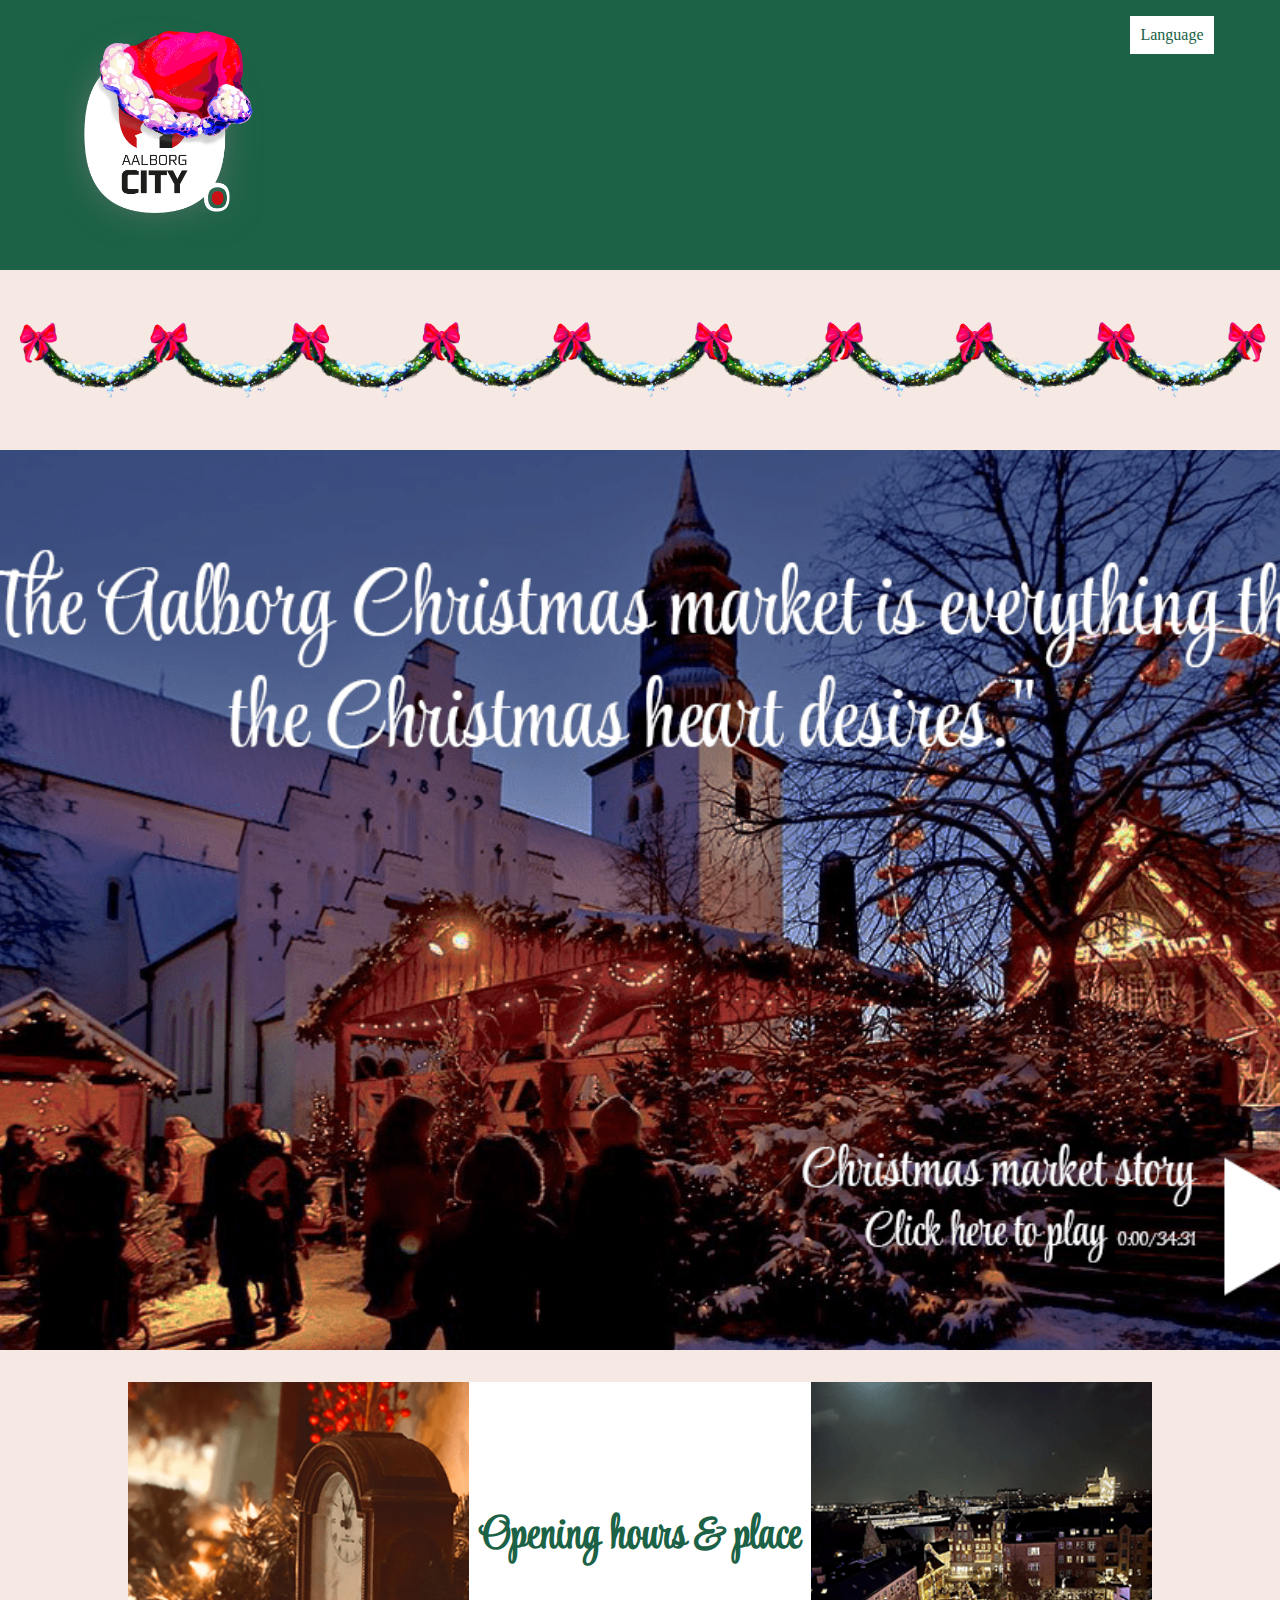
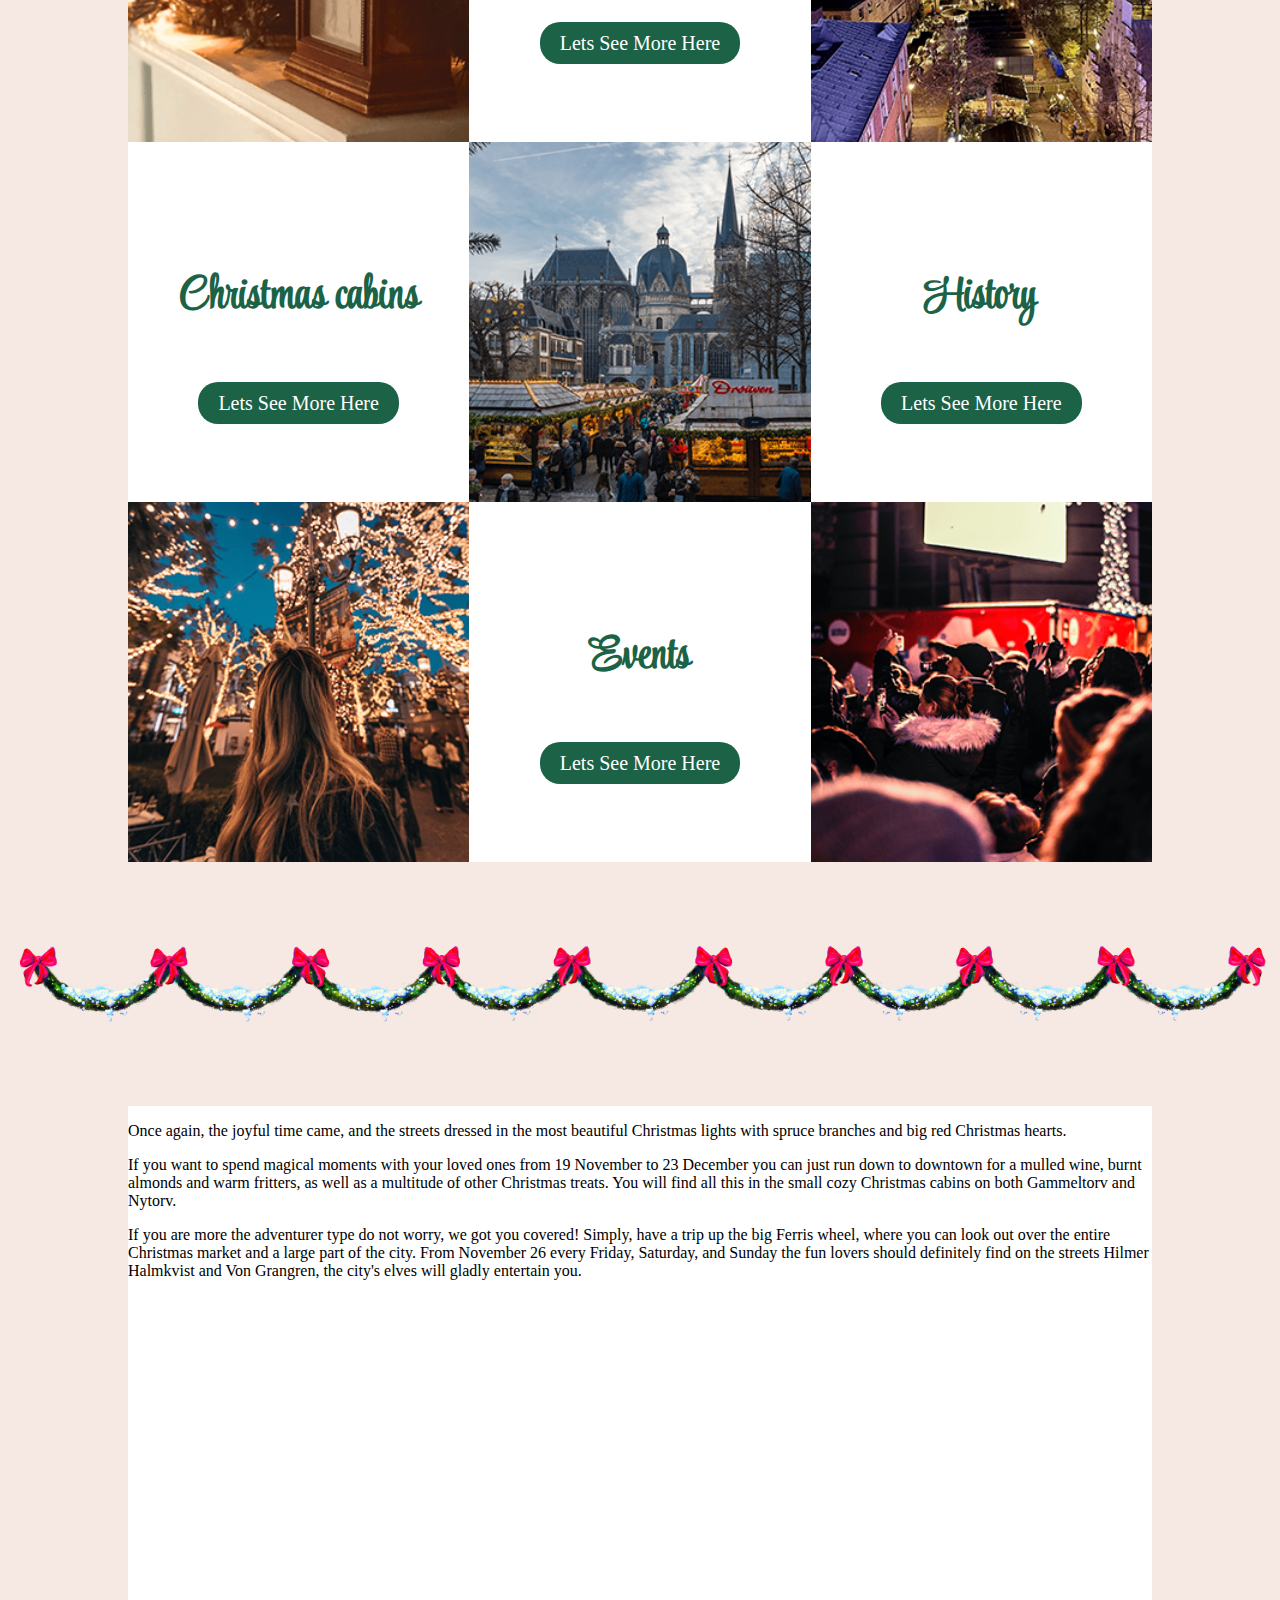
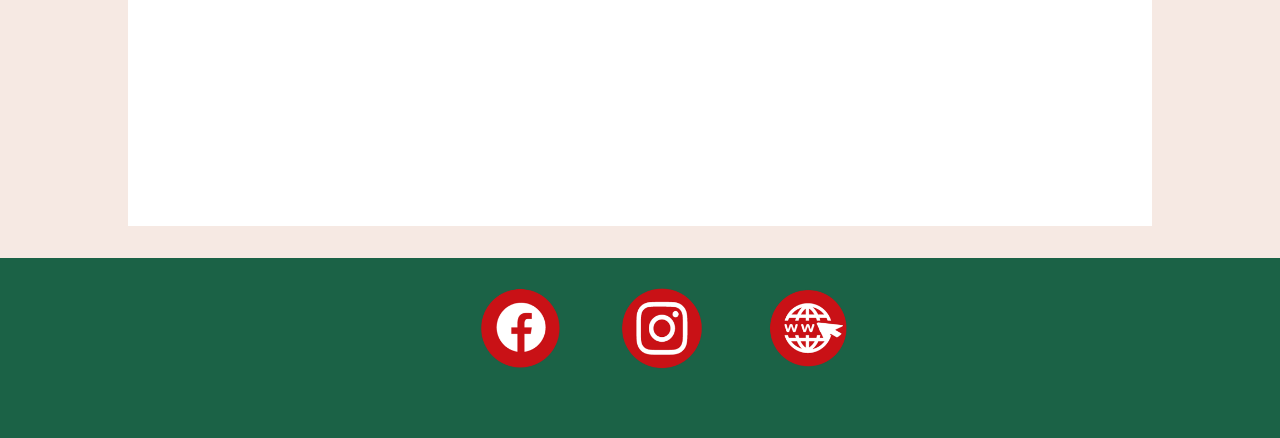
==== commit bc5ecf2f: "front page typography + buttons" ====
--- a/Aalborg Christmas Website/index.html
+++ b/Aalborg Christmas Website/index.html
@@ -38,12 +38,6 @@
     </header>
     <!-- navigation -->
     <main>
-<<<<<<< Updated upstream
-      <p class="time-text"></p>
-      <p class="cabins-text"></p>
-      <p class="events-text"></p>
-      <p class="history-text"></p>
-=======
       <article>
         <p class="time-text"></p>
         <h2>Opening hours & place</h2>
@@ -64,7 +58,6 @@
         <h2>Events</h2>
         <div class="button"><a href="">lets see more here</a></div>
       </article>
->>>>>>> Stashed changes
       <figure class="landscape-img"></figure>
       <figure class="history-img"></figure>
       <figure class="events-img"></figure>
--- a/Aalborg Christmas Website/css/stylesheet.css
+++ b/Aalborg Christmas Website/css/stylesheet.css
@@ -59,11 +59,6 @@
   background-position: center;
 }
 
-<<<<<<< Updated upstream
-=======
-header > figure {
-}
->>>>>>> Stashed changes
 
 .guirland {
   background-image: url(../icons/guirlandsnowylong.png);
@@ -189,12 +184,10 @@
     justify-items: center;
 }
 
-<<<<<<< Updated upstream
-=======
 main > article > p {
     grid-area: nav-text;
 }
->>>>>>> Stashed changes
+
 
 main > article > h2 {
     grid-area: nav-heading;
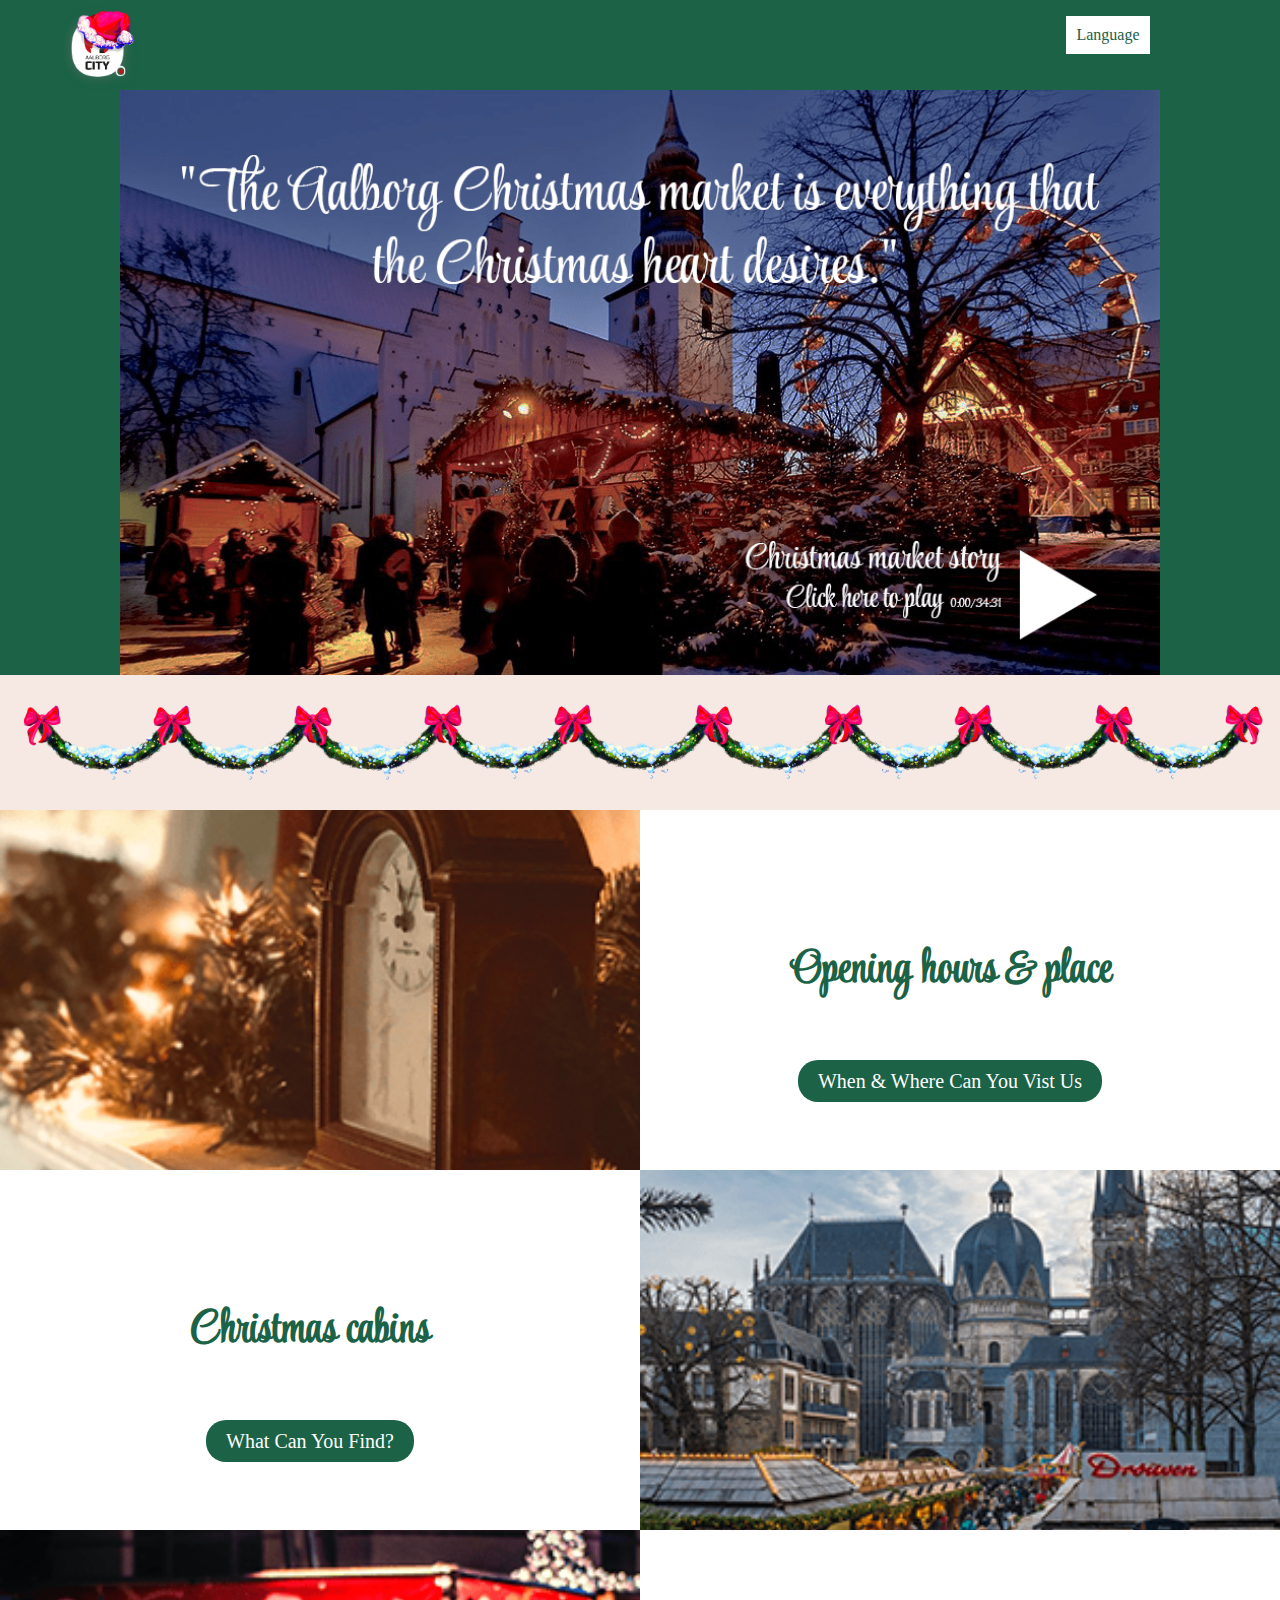
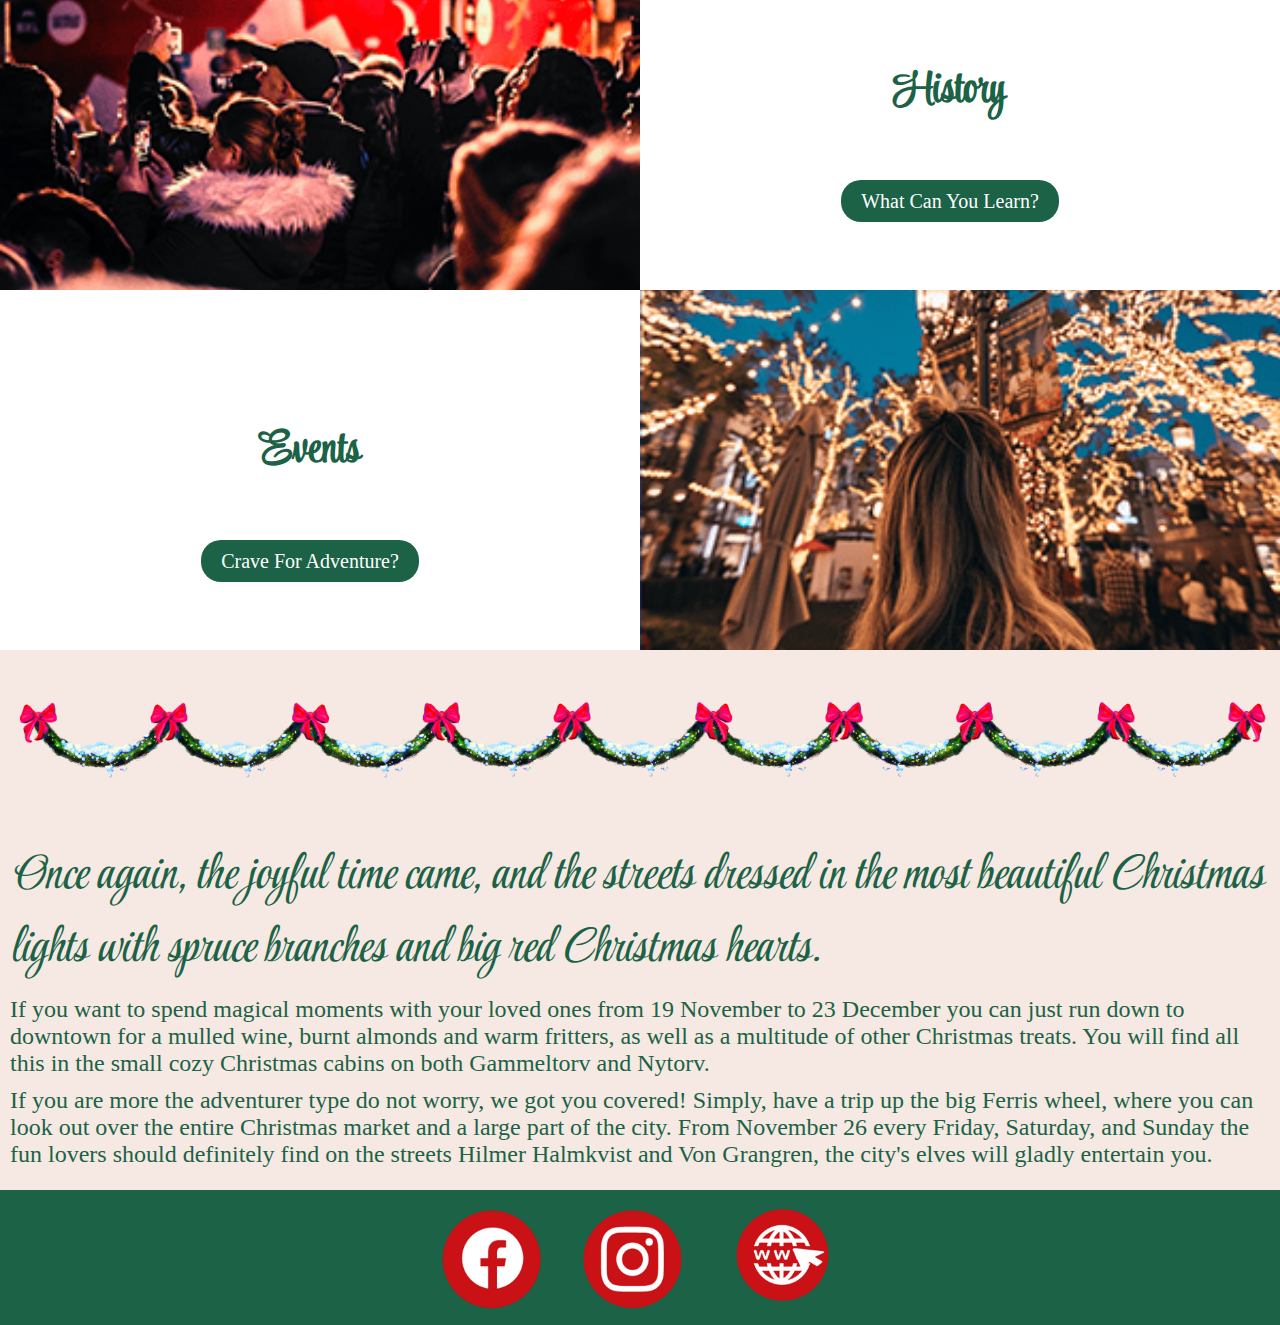
==== commit 23e9e597: "finished :)" ====
--- a/Aalborg Christmas Website/index.html
+++ b/Aalborg Christmas Website/index.html
@@ -32,7 +32,6 @@
       <!-- Hero Image-->
       <div class="hero-image">
         <div class="hero-text">
-          <h1></h1>
         </div>
       </div>
     </header>
@@ -41,22 +40,24 @@
       <article>
         <p class="time-text"></p>
         <h2>Opening hours & place</h2>
-        <div class="button"><a href="">lets see more here</a></div>
+        <div class="button">
+          <a href="place.html">When & Where can you vist us</a>
+        </div>
       </article>
       <article>
         <p class="cabins-text"></p>
         <h2>Christmas cabins</h2>
-        <div class="button"><a href="cabins.html">lets see more here</a></div>
+        <div class="button"><a href="cabins.html">What can you find?</a></div>
       </article>
       <article>
         <p class="events-text"></p>
         <h2>History</h2>
-        <div class="button"><a href="">lets see more here</a></div>
+        <div class="button"><a href="history.html">What can you learn?</a></div>
       </article>
       <article>
         <p class="history-text"></p>
         <h2>Events</h2>
-        <div class="button"><a href="">lets see more here</a></div>
+        <div class="button"><a href="events.html">Crave for adventure?</a></div>
       </article>
       <figure class="landscape-img"></figure>
       <figure class="history-img"></figure>
@@ -71,11 +72,11 @@
 
     <!-- Page text-->
     <section class="text">
-      <p>
+      <p><em>
         Once again, the joyful time came, and the streets dressed in the most
         beautiful Christmas lights with spruce branches and big red Christmas
         hearts.
-      </p>
+      </em></p>
       <p>
         If you want to spend magical moments with your loved ones from 19
         November to 23 December you can just run down to downtown for a mulled
@@ -96,9 +97,17 @@
     <!-- Footer -->
     <footer>
       <section class="icons">
-        <figure class="icon-facebook"><a href=""></a></figure>
-        <figure class="icon-instagram"><a href=""></a></figure>
-        <figure class="icon-web"><a href=""></a></figure>
+        <a
+          href="https://www.facebook.com/events/208863084663578/?acontext=%7B%22event_action_history%22%3A[%7B%22surface%22%3A%22external_search_engine%22%7D%2C%7B%22mechanism%22%3A%22search_results%22%2C%22surface%22%3A%22search%22%7D]%2C%22ref_notif_type%22%3Anull%7D"
+          class="icon-facebook"
+          ><img src="icons/FB.png" alt="Facebook"
+        /></a>
+        <a href="https://www.instagram.com/aalborgcity/" class="icon-instagram"
+          ><img src="icons/IG.png" alt="Instagram"
+        /></a>
+        <a href="https://aalborgcity.dk/" class="icon-web"
+          ><img src="icons/Aalborgweb.png" alt="Aalborg City webpage"
+        /></a>
       </section>
     </footer>
   </body>
--- a/Aalborg Christmas Website/css/stylesheet.css
+++ b/Aalborg Christmas Website/css/stylesheet.css
@@ -1,11 +1,11 @@
-@import url('https://fonts.googleapis.com/css2?family=Style+Script&display=swap');
+@import url("https://fonts.googleapis.com/css2?family=Style+Script&display=swap");
 
 body {
   margin: 0;
   padding: 0;
   display: grid;
   grid-template-columns: 10vw 1fr 10vw;
-  grid-template-rows: 150vh 120vh 20vh 80vh 20vh;
+  grid-template-rows: 130vh 120vh 20vh 80vh 20vh;
   grid-template-areas:
     "header header header"
     ". main ."
@@ -16,16 +16,27 @@
   background-color: #f6e9e3;
 }
 
+p {
+  grid-area: text;
+  font-size: 36px;
+  color: #1b6246;
+  margin: 10px;
+}
+
+em {
+  font-family: "Style Script", cursive;
+  font-size: 2em;
+}
+
 /*header*/
 
 header {
   grid-area: header;
   display: grid;
   grid-template-columns: 5vw 10vw 1fr 10vw 5vw;
-  grid-template-rows: 1fr 1fr 20vh 100vh;
+  grid-template-rows: 10vh 20vh 100vh;
   grid-template-areas:
     ". logo . language ."
-    ". logo . . ."
     "guirland guirland guirland guirland guirland"
     "hero-img hero-img hero-img hero-img hero-img";
 
@@ -33,22 +44,22 @@
 }
 header > nav {
   grid-area: language;
+  z-index: 100;
 }
 
 .logo-box {
   grid-area: logo;
 }
 .logo {
-  width: 200px;
-  height: 250px;
   justify-self: center;
+  max-width: 10vh;
+  max-height: 10vh;
 }
 
 header > figure {
   grid-area: guirland;
   background-color: #f6e9e3;
   margin: 0;
-  align-self: top;
 }
 
 .hero-image {
@@ -58,7 +69,6 @@
   background-size: cover;
   background-position: center;
 }
-
 
 .guirland {
   background-image: url(../icons/guirlandsnowylong.png);
@@ -122,12 +132,15 @@
   background-color: #ffffff;
 }
 
+main > figure {
+  background-repeat: no-repeat;
+  background-size: cover;
+  background-position: center;
+}
+
 .time-img {
   grid-area: time-img;
   background-image: url(../img/nav1.png);
-  background-repeat: no-repeat;
-  background-size: cover;
-  background-position: center;
 }
 .time-text {
   grid-area: time-text;
@@ -135,9 +148,6 @@
 .landscape-img {
   grid-area: landscape-img;
   background-image: url(../img/nav2.png);
-  background-repeat: no-repeat;
-  background-size: cover;
-  background-position: center;
 }
 
 .cabins-text {
@@ -146,9 +156,6 @@
 .cabins-img {
   grid-area: cabins-img;
   background-image: url(../img/nav3.png);
-  background-repeat: no-repeat;
-  background-size: cover;
-  background-position: center;
 }
 .history-text {
   grid-area: history-text;
@@ -156,9 +163,6 @@
 .events-img {
   grid-area: events-img;
   background-image: url(../img/nav4.png);
-  background-repeat: no-repeat;
-  background-size: cover;
-  background-position: center;
 }
 .events-text {
   grid-area: events-text;
@@ -166,64 +170,55 @@
 .history-img {
   grid-area: history-img;
   background-image: url(../img/nav5.png);
-  background-repeat: no-repeat;
-  background-size: cover;
-  background-position: center;
 }
 
 main > article {
-    display: grid;
-    grid-template-columns: 1fr;
-    grid-template-rows: 1fr 1fr 1fr;
-    grid-template-areas:
-      "nav-text"
-      "nav-heading"
-      "nav-button";
-    grid-row-gap: 1vh;
-    align-items: center;
-    justify-items: center;
+  display: grid;
+  grid-template-columns: 1fr;
+  grid-template-rows: 1fr 1fr 1fr;
+  grid-template-areas:
+    "nav-text"
+    "nav-heading"
+    "nav-button";
+  grid-row-gap: 1vh;
+  align-items: center;
+  justify-items: center;
 }
 
 main > article > p {
-    grid-area: nav-text;
-}
-
+  grid-area: nav-text;
+}
 
 main > article > h2 {
-    grid-area: nav-heading;
-    font-size: 46px;
-    color: #1b6246;
-    font-family: 'Style Script', cursive;
-    margin: 0;
-    padding: 0;
-    
+  grid-area: nav-heading;
+  font-size: 46px;
+  color: #1b6246;
+  font-family: "Style Script", cursive;
+  margin: 0;
+  padding: 0;
 }
 
 main > article > div {
-    grid-area: nav-button;
-    margin: o;
-}
-
-main > article > div > a{
-    text-decoration: none;
-    color: #ffffff;
-    background-color: #1b6246;
-    padding: 10px 20px;
-    border-radius: 20px;
-    transition: .3s ease-in;
-    font-size: 20px;
-    text-transform: capitalize;
-}
-
-main > article > div > a:hover{
-    text-decoration: none;
-    color: #c91116;
-    background-color: #c5ad9d;
-}
-
-
-
-
+  grid-area: nav-button;
+  margin: 0;
+}
+
+main > article > div > a {
+  text-decoration: none;
+  color: #ffffff;
+  background-color: #1b6246;
+  padding: 10px 20px;
+  border-radius: 20px;
+  transition: 0.3s ease-in;
+  font-size: 20px;
+  text-transform: capitalize;
+}
+
+main > article > div > a:hover {
+  text-decoration: none;
+  color: #c91116;
+  background-color: #c5ad9d;
+}
 
 /*section* guirland*/
 
@@ -235,12 +230,13 @@
 
 .text {
   grid-area: section;
-  background-color: #ffffff;
 }
 
 footer {
   grid-area: footer;
   background-color: #1b6246;
+  margin: 0;
+  padding: 0;
 }
 
 .icons {
@@ -249,32 +245,172 @@
   grid-template-rows: 1fr;
   grid-template-areas: ". icon-facebook icon-instagram icon-web .";
   column-gap: 1vw;
+  margin: 0;
+  padding: 0;
+  background-color: #1b6246;
+}
+
+.icons > a > img {
+  max-width: 10vw;
+  max-height: 10vw;
+  margin: 0;
+  padding: 0;
 }
 
 .icon-facebook {
   grid-area: icon-facebook;
-  background-image: url(../icons/FB.png);
-  background-repeat: no-repeat;
-  background-size: cover;
-  background-position: center;
-  width: 100px;
-  height: 100px;
 }
 .icon-instagram {
   grid-area: icon-instagram;
-  background-image: url(../icons/IG.png);
-  background-repeat: no-repeat;
-  background-size: cover;
-  background-position: center;
-  width: 100px;
-  height: 100px;
 }
 .icon-web {
   grid-area: icon-web;
-  background-image: url(../icons/Aalborgweb.png);
-  background-repeat: no-repeat;
-  background-size: cover;
-  background-position: center;
-  width: 100px;
-  height: 100px;
-}
+}
+@media screen and (max-width: 1600px) {
+  body {
+    grid-template-columns: 1fr;
+    grid-template-rows: 110vh 120vh 20vh 80vh 20vh;
+    grid-template-areas:
+      "header"
+      "main"
+      "guir"
+      "section"
+      "footer";
+    grid-row-gap: 0;
+  }
+
+  .hero-image {
+    grid-area: hero-img;
+    background-image: url(../img/Maincomp.png);
+    background-repeat: no-repeat;
+    background-size: contain;
+    background-position: center;
+  }
+
+  header {
+    grid-template-rows: 10vh 80vh 20vh;
+    grid-template-areas:
+      ". logo . language ."
+      "hero-img hero-img hero-img hero-img hero-img"
+      "guirland guirland guirland guirland guirland";
+  }
+
+  main > article > div {
+    justify-self: auto;
+  }
+}
+@media screen and (max-width: 1400px) {
+  p {
+    grid-area: text;
+    font-size: 24px;
+    color: #1b6246;
+    margin: 10px;
+  }
+
+  body {
+    grid-template-rows: 90vh 160vh 20vh 40vh 15vh;
+  }
+
+  header {
+    grid-template-rows: 10vh 65vh 15vh;
+    grid-template-columns: 5vw 10vw 1fr 20vw 5vw;
+  }
+
+  main {
+    grid-template-columns: 1fr 1fr;
+    grid-template-rows: 1fr 1fr 1fr 1fr;
+    grid-template-areas:
+      "time-img time-text"
+      "cabins-text cabins-img "
+      "history-img history-text"
+      "events-text events-img";
+    grid-row-gap: 0;
+  }
+
+  .landscape-img {
+    display: none;
+  }
+}
+
+@media screen and (max-width: 1200px) {
+  p {
+    grid-area: text;
+    font-size: 18px;
+    color: #1b6246;
+    margin: 10px;
+  }
+
+  body {
+    grid-template-rows: 90vh 180vh 20vh 40vh 15vh;
+  }
+}
+
+@media screen and (max-width: 1000px) {
+  p {
+    grid-area: text;
+    font-size: 16px;
+    color: #1b6246;
+    margin: 10px;
+  }
+
+  body {
+    grid-template-rows: 60vh 120vh 20vh 40vh 10vh;
+  }
+
+  header {
+    grid-template-rows: 10vh 40vh 10vh;
+    grid-template-columns: 5vw 10vw 1fr 20vw 5vw;
+  }
+
+  main > article > h2 {
+    font-size: 36px;
+  }
+
+  main > article > div > a {
+    text-decoration: none;
+    color: #ffffff;
+    background-color: #1b6246;
+    padding: 5px 10px;
+    border-radius: 20px;
+    transition: 0.3s ease-in;
+    font-size: 16px;
+    text-transform: capitalize;
+  }
+}
+@media screen and (max-width: 750px) {
+  body {
+    grid-template-rows: 60vh 200vh 20vh 40vh 10vh;
+  }
+  main {
+    grid-template-columns: 1fr;
+    grid-template-rows: 20vh 1fr 20vh 1fr 20vh 1fr 20vh 1fr;
+    grid-template-areas:
+      "time-img"
+      "time-text"
+      "cabins-img "
+      "cabins-text"
+      "history-img"
+      "history-text"
+      "events-img"
+      "events-text";
+
+    grid-row-gap: 0;
+  }
+}
+@media screen and (max-width: 550px) {
+  body {
+    grid-template-rows: 20vh 240vh 20vh 80vh 10vh;
+  }
+
+  header {
+    grid-template-columns: 5vw 10vw 1fr 40vw 5vw;
+    grid-template-rows: 10vh 10vh;
+    grid-template-areas:
+      ". logo . language ."
+      "guirland guirland guirland guirland guirland";
+  }
+
+  .hero-image {
+    display none;
+  }
+}
